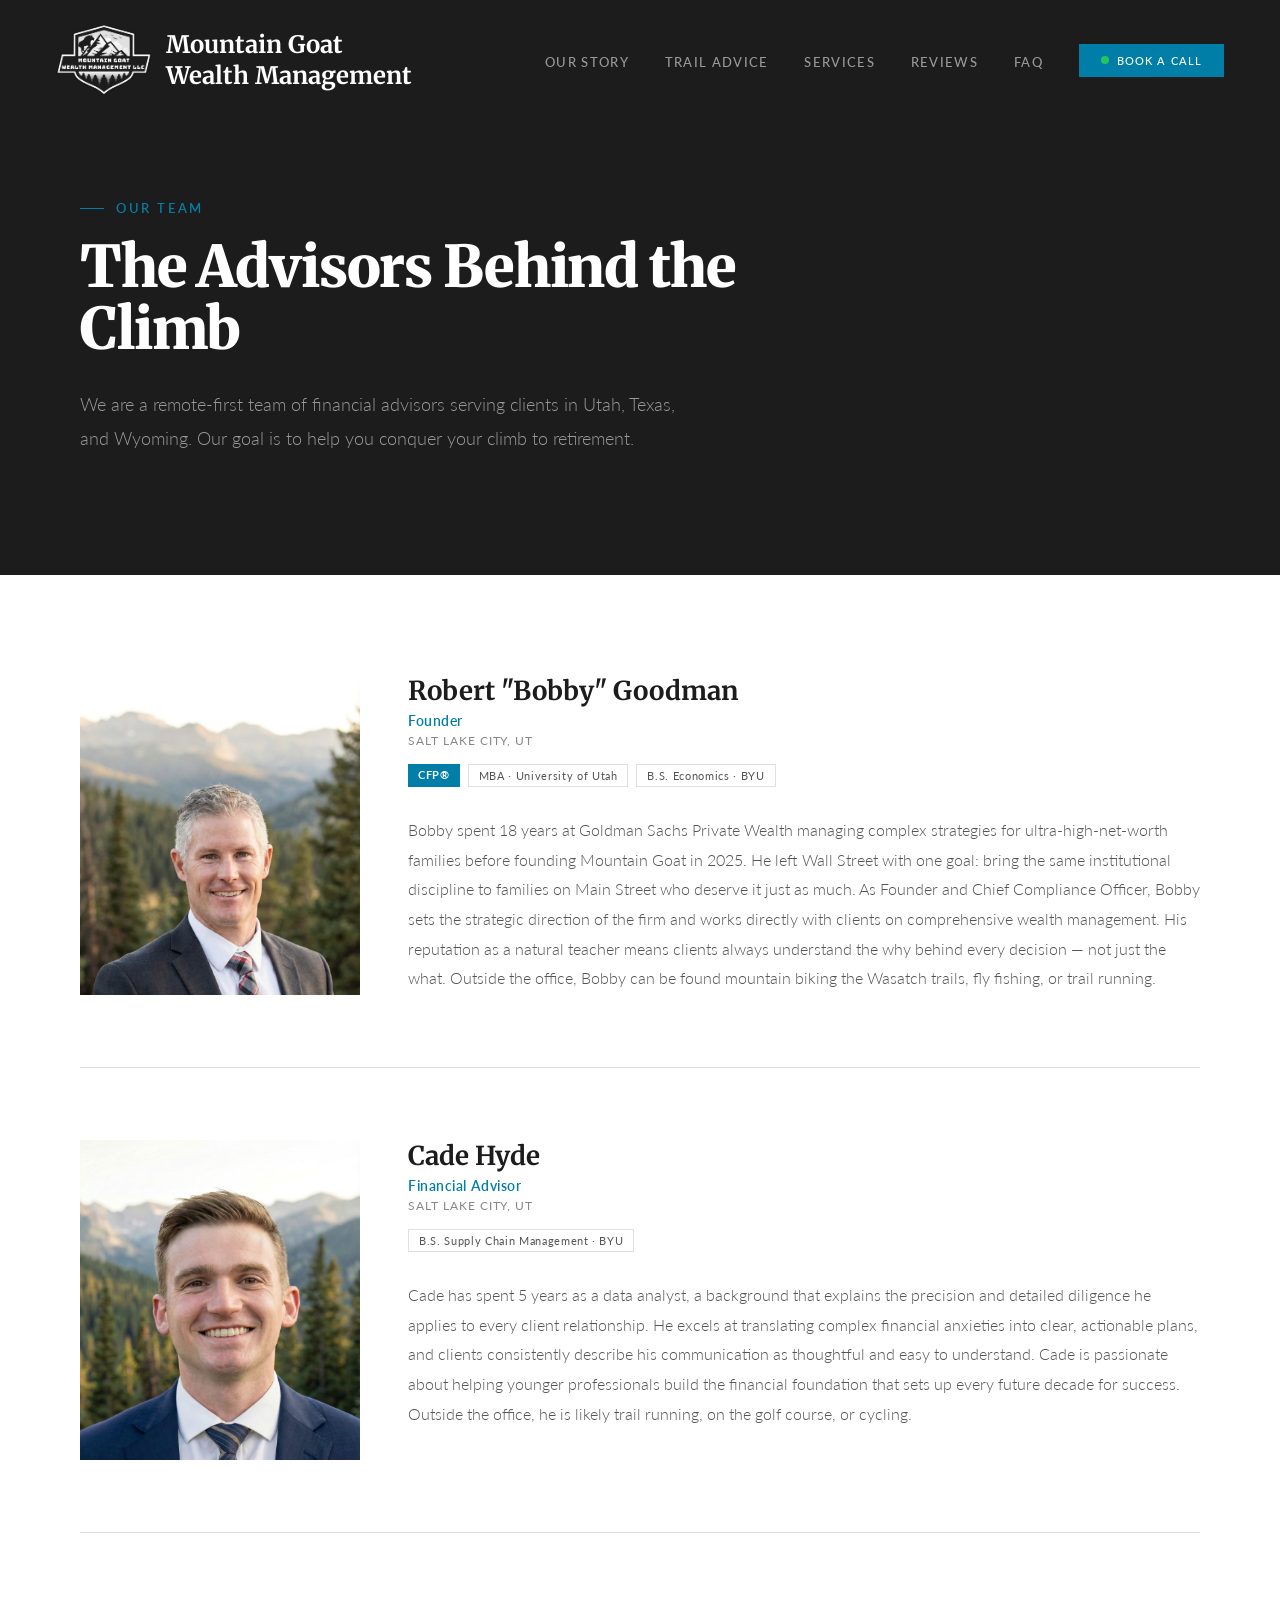
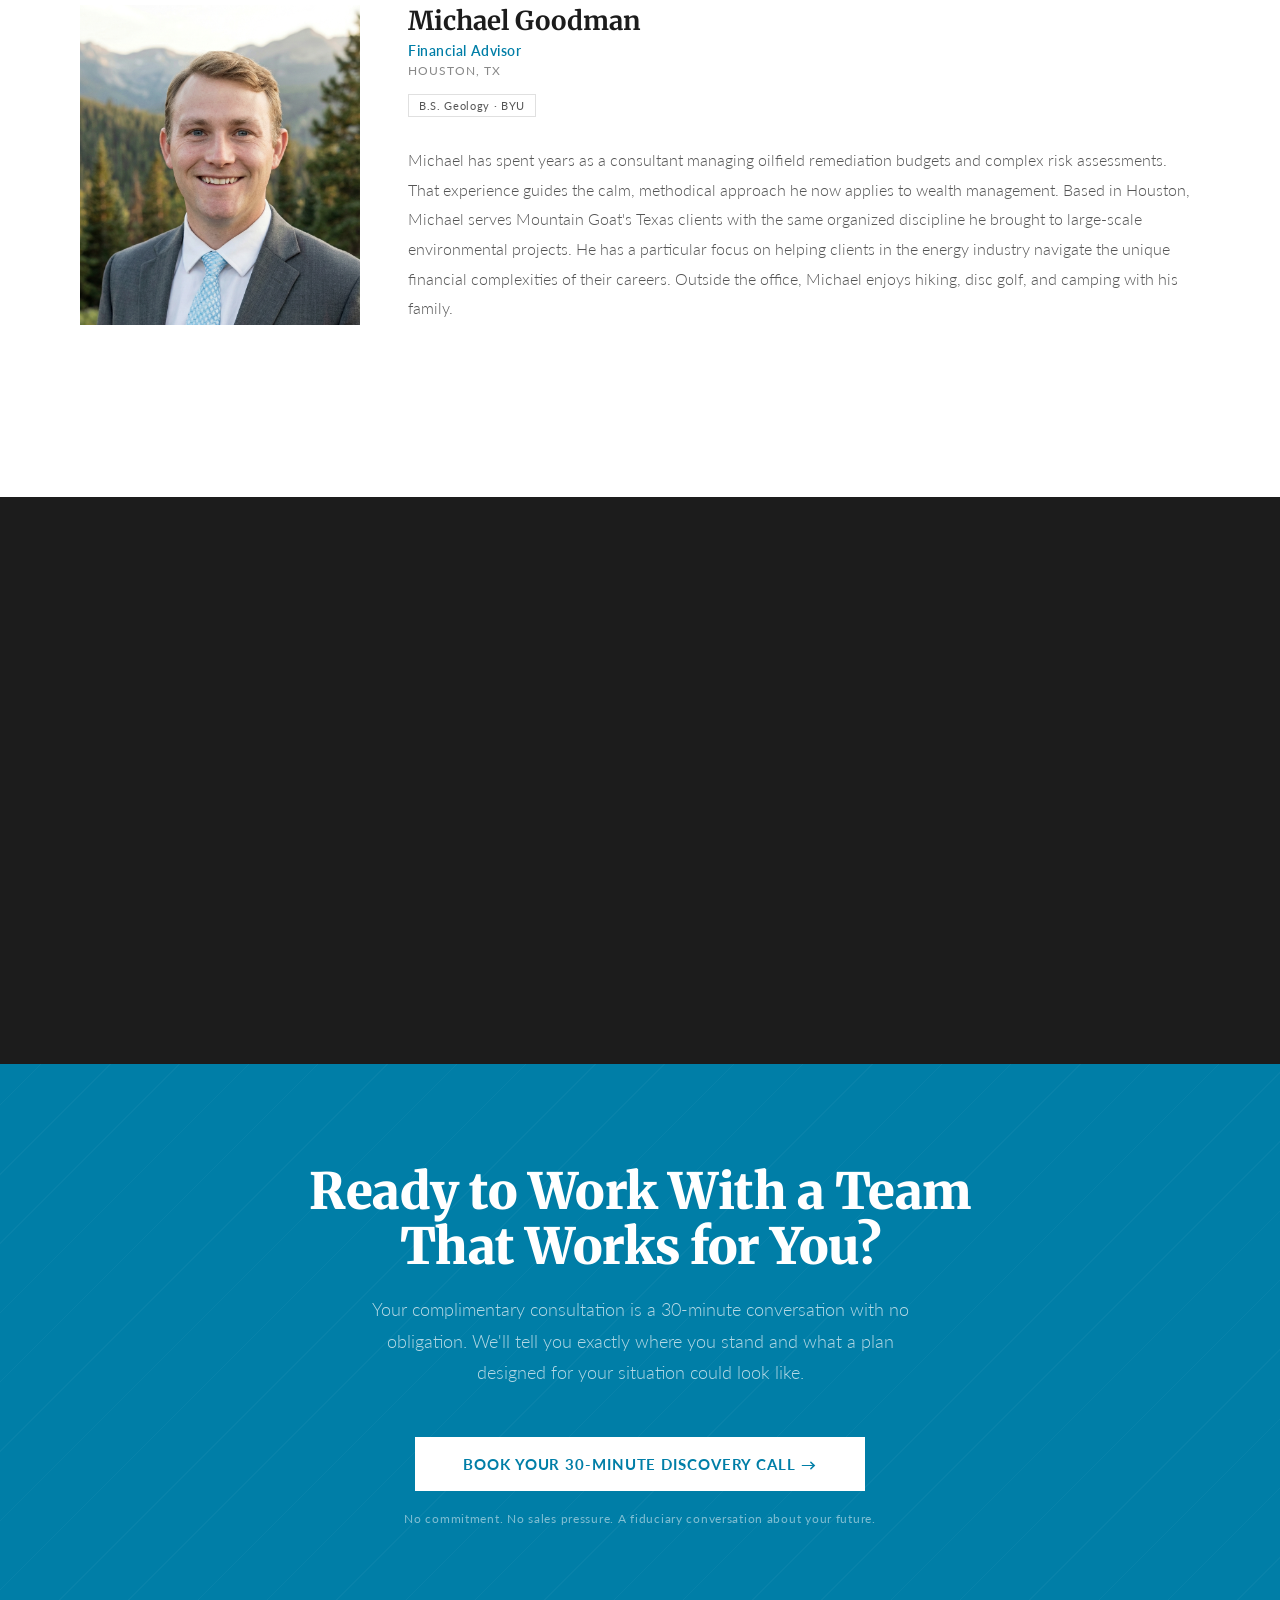
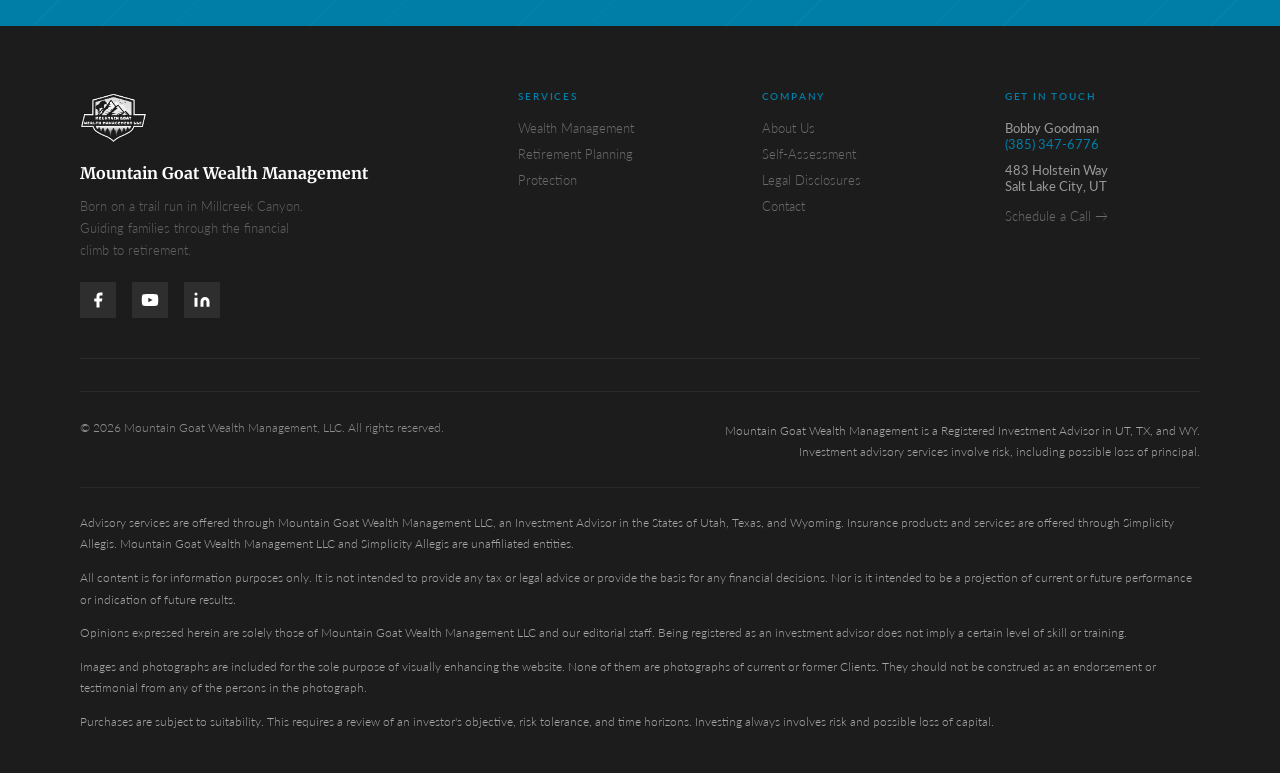
==== about.html @ 176f624d "aligning footers" ====
<!DOCTYPE html>
<html lang="en">
<head>
<meta charset="UTF-8">
<meta name="viewport" content="width=device-width, initial-scale=1.0">
<title>Our Team | Mountain Goat Wealth Management</title>
<link rel="preconnect" href="https://fonts.googleapis.com">
<link href="https://fonts.googleapis.com/css2?family=Merriweather:wght@700&family=Lato:wght@300;400;600&display=swap" rel="stylesheet">
<style>
  *, *::before, *::after { box-sizing: border-box; margin: 0; padding: 0; }

  :root {
    --black:    #1c1c1c;
    --white:    #ffffff;
    --granite:  #b0bec5;
    --blue:     #007ea7;
    --blue-dk:  #005f7d;
    --blue-lt:  #2da0c4;
    --mist:     #e6f4f9;
    --bedrock:  #998b7d;
    --off-white:#f8f8f8;
    --gray-lt:  #f2f2f2;
    --gray-mid: #e0e0e0;
    --ink-mid:  #555555;
    --ink-lt:   #888888;
  }

  html { scroll-behavior: smooth; }
  body {
    font-family: 'Lato', sans-serif;
    background: var(--white);
    color: var(--black);
    overflow-x: hidden;
  }

  /* ── NAV ── */
  nav {
    position: fixed; top: 0; left: 0; right: 0; z-index: 100;
    display: flex; align-items: center; justify-content: space-between;
    padding: 20px 56px;
    background: var(--black);
    transition: padding 0.3s ease;
  }
  .nav-logo {
    display: flex; align-items: center; gap: 14px;
    text-decoration: none;
  }
  .nav-links { display: flex; gap: 36px; list-style: none; align-items: center; }
  .nav-links a {
    color: rgba(255,255,255,0.55);
    text-decoration: none;
    font-size: 13px; font-weight: 500;
    letter-spacing: 0.1em; text-transform: uppercase;
    transition: color 0.2s;
  }
  .nav-links a:hover { color: var(--white); }
  .nav-links a.active { color: var(--white); }
  .nav-cta {
    background: var(--blue) !important;
    color: var(--white) !important;
    padding: 10px 22px;
    font-size: 13px !important;
    letter-spacing: 0.08em !important;
    transition: background 0.2s !important;
  }
  .nav-cta:hover { background: var(--blue-dk) !important; }
  .nav-book {
    display: flex; align-items: center;
    background: var(--blue); color: #fff !important;
    padding: 10px 22px; font-size: 11px !important;
    text-transform: uppercase; letter-spacing: 0.1em;
    text-decoration: none; transition: background 0.2s !important;
  }
  .nav-book:hover { background: var(--blue-dk) !important; color: #fff !important; }
  .pulse-dot {
    display: inline-block; width: 8px; height: 8px;
    border-radius: 50%; background: #22c55e;
    margin-right: 8px; animation: pulse 2s infinite; flex-shrink: 0;
  }
  @keyframes pulse {
    0%, 100% { opacity: 1; transform: scale(1); }
    50% { opacity: 0.5; transform: scale(1.4); }
  }

  /* ── BUTTONS ── */
  .btn-blue {
    background: var(--blue); color: var(--white);
    padding: 17px 36px; text-decoration: none;
    font-weight: 600; font-size: 15px;
    letter-spacing: 0.06em; text-transform: uppercase;
    transition: background 0.2s, transform 0.15s;
    display: inline-block;
  }
  .btn-blue:hover { background: var(--blue-dk); transform: translateY(-1px); }
  .btn-white {
    background: var(--white); color: var(--blue);
    padding: 18px 48px; text-decoration: none;
    font-weight: 700; font-size: 15px;
    letter-spacing: 0.06em; text-transform: uppercase;
    transition: background 0.2s, transform 0.15s;
    display: inline-block; position: relative; z-index: 1;
  }
  .btn-white:hover { background: var(--mist); transform: translateY(-2px); }

  /* ── TYPOGRAPHY ── */
  h2 {
    font-family: 'Merriweather', serif;
    font-size: clamp(36px, 3.2vw, 44px);
    font-weight: 900; line-height: 1.1;
    color: var(--black); margin-bottom: 24px;
    letter-spacing: -0.01em;
  }
  h3 {
    font-size: clamp(26px, 2.2vw, 34px);
    font-weight: 700; line-height: 1.25;
  }
  .section-eyebrow {
    display: flex; align-items: center; gap: 12px;
    font-size: 13px; font-weight: 600; letter-spacing: 0.2em;
    text-transform: uppercase; color: var(--blue); margin-bottom: 20px;
  }
  .section-eyebrow span { display: block; width: 24px; height: 1px; background: var(--blue); }
  .body-text {
    font-size: 18px; line-height: 1.9;
    color: var(--ink-mid); font-weight: 300;
    margin-bottom: 20px;
  }
  .cta-sub {
    margin-top: 20px; font-size: 12px; color: rgba(255,255,255,0.5);
    position: relative; z-index: 1; letter-spacing: 0.06em;
  }

  /* ── HAMBURGER ── */
  .hamburger {
    display: none;
    flex-direction: column; justify-content: center; align-items: center;
    gap: 5px; width: 40px; height: 40px;
    background: none; border: none; cursor: pointer; padding: 4px; flex-shrink: 0;
  }
  .hamburger span {
    display: block; width: 24px; height: 2px;
    background: var(--white);
    transition: transform 0.3s ease, opacity 0.3s ease;
  }
  .hamburger.open span:nth-child(1) { transform: translateY(7px) rotate(45deg); }
  .hamburger.open span:nth-child(2) { opacity: 0; }
  .hamburger.open span:nth-child(3) { transform: translateY(-7px) rotate(-45deg); }

  /* ── PAGE HERO ── */
  #page-hero {
    background: var(--black);
    padding: 200px 80px 120px;
  }
  .page-hero-inner { max-width: 760px; }
  #page-hero .section-eyebrow { color: var(--blue); }
  #page-hero .section-eyebrow span { background: var(--blue); }
  #page-hero h1 {
    font-family: 'Merriweather', serif;
    font-size: clamp(40px, 4.5vw, 60px);
    font-weight: 900; line-height: 1.08;
    color: var(--white);
    letter-spacing: -0.02em;
    margin-bottom: 28px;
  }
  .page-hero-sub {
    font-size: 18px; line-height: 1.85;
    color: rgba(255,255,255,0.55);
    max-width: 620px; font-weight: 300;
  }

  /* ── ADVISOR BIOS ── */
  #bios {
    background: var(--white);
    padding: 100px 80px;
  }
  .bio-row {
    display: grid; grid-template-columns: 280px 1fr;
    gap: 48px; align-items: start;
    padding: 72px 0;
    border-top: 1px solid var(--gray-mid);
  }
  .bio-row:first-child { border-top: none; padding-top: 0; }
  .bio-photo {
    width: 280px; height: 320px;
    object-fit: cover; object-position: center top;
    display: block;
    filter: grayscale(10%) contrast(1.03);
    transition: filter 0.4s ease;
  }
  .bio-photo:hover { filter: grayscale(0%) contrast(1); }
  .bio-name {
    font-family: 'Merriweather', serif;
    font-size: 26px; font-weight: 700;
    color: var(--black); margin-bottom: 6px; line-height: 1.2;
  }
  .bio-title {
    font-size: 14px; font-weight: 600;
    color: var(--blue); letter-spacing: 0.04em;
    margin-bottom: 4px;
  }
  .bio-location {
    font-size: 12px; color: var(--ink-lt);
    text-transform: uppercase; letter-spacing: 0.08em;
    margin-bottom: 16px;
  }
  .bio-credentials {
    display: flex; flex-wrap: wrap; gap: 8px;
    margin-bottom: 28px;
  }
  .bio-cred {
    font-size: 11px; font-weight: 700;
    color: var(--white); background: var(--blue);
    padding: 4px 10px; letter-spacing: 0.06em;
  }
  .bio-cred.secondary {
    background: transparent;
    color: var(--ink-mid);
    border: 1px solid var(--gray-mid);
    font-weight: 400;
  }
  .bio-text {
    font-size: 16px; line-height: 1.85;
    color: var(--ink-mid); font-weight: 300;
  }

  /* ── FIDUCIARY ── */
  #fiduciary {
    background: var(--black);
    padding: 100px 80px;
  }
  #fiduciary .section-eyebrow { color: var(--blue); }
  #fiduciary .section-eyebrow span { background: var(--blue); }
  #fiduciary h2 { color: var(--white); max-width: 680px; margin-bottom: 64px; }
  .fid-grid {
    display: grid; grid-template-columns: repeat(3,1fr);
    gap: 48px;
  }
  .fid-col {
    border-top: 2px solid var(--blue);
    padding-top: 28px;
  }
  .fid-col h4 {
    font-family: 'Merriweather', serif;
    font-size: 17px; font-weight: 700;
    color: var(--white); margin-bottom: 16px; line-height: 1.35;
  }
  .fid-col p {
    font-size: 15px; line-height: 1.8;
    color: rgba(255,255,255,0.5); font-weight: 300;
  }

  /* ── ABOUT CTA ── */
  #about-cta {
    background: var(--blue); padding: 100px 80px;
    text-align: center; position: relative; overflow: hidden;
  }
  #about-cta::before {
    content: ''; position: absolute; inset: 0;
    background-image: repeating-linear-gradient(
      -45deg, transparent, transparent 48px,
      rgba(255,255,255,0.03) 48px, rgba(255,255,255,0.03) 49px
    );
  }
  #about-cta h2 {
    color: var(--white); max-width: 680px;
    margin: 0 auto 20px; font-size: clamp(32px,4vw,50px);
  }
  .about-cta-lead {
    font-size: 18px; color: rgba(255,255,255,0.7);
    max-width: 560px; margin: 0 auto 48px;
    font-weight: 300; line-height: 1.75;
    position: relative; z-index: 1;
  }

  /* ── FOOTER ── */
  footer { background: var(--black); padding: 64px 80px 40px; }
  .footer-top {
    display: grid; grid-template-columns: 2fr 1fr 1fr 1fr;
    gap: 48px; padding-bottom: 40px; margin-bottom: 32px;
    border-bottom: 1px solid rgba(255,255,255,0.07);
  }
  .footer-brand img { height: 56px; width: auto; margin-bottom: 14px; }
  .footer-brand-name {
    font-family: 'Merriweather', serif;
    font-size: 16px; font-weight: 700; color: var(--white); line-height: 1.3;
    margin-bottom: 12px;
  }
  .footer-tagline { font-family: 'Lato', sans-serif; font-weight: 300; color: rgba(255,255,255,0.3); font-size: 13px; line-height: 1.7; max-width: 240px; }
  .footer-col h5 {
    font-family: 'Lato', sans-serif; font-weight: 600;
    font-size: 10px; letter-spacing: 0.18em; text-transform: uppercase;
    color: var(--blue); margin-bottom: 18px;
  }
  .footer-col a {
    display: block; font-family: 'Lato', sans-serif; font-weight: 300;
    color: rgba(255,255,255,0.35); text-decoration: none;
    font-size: 13px; margin-bottom: 10px; transition: color 0.2s;
  }
  .footer-col a:hover { color: var(--white); }
  .footer-bottom { display: flex; justify-content: space-between; align-items: flex-start; gap: 40px; padding-top: 28px; border-top: 1px solid rgba(255,255,255,0.06); }
  .footer-copy { font-family: 'Lato', sans-serif; font-weight: 300; font-size: 12px; color: rgba(255,255,255,0.5); }
  .footer-ria { font-family: 'Lato', sans-serif; font-weight: 300; font-size: 12px; color: rgba(255,255,255,0.6); max-width: 500px; line-height: 1.8; text-align: right; }
  .footer-compliance {
    margin-top: 24px; padding-top: 24px;
    border-top: 1px solid rgba(255,255,255,0.05);
  }
  .footer-compliance p { font-family: 'Lato', sans-serif; font-weight: 300; color: rgba(255,255,255,0.6); font-size: 12px; line-height: 1.8; margin-bottom: 12px; }
  .footer-compliance p:last-child { margin-bottom: 0; }

  /* ── SCROLL REVEAL ── */
  .reveal { opacity: 0; transform: translateY(24px); transition: opacity 0.65s ease, transform 0.65s ease; }
  .reveal.in { opacity: 1; transform: none; }
  .d1 { transition-delay: 0.1s; }
  .d2 { transition-delay: 0.2s; }
  .d3 { transition-delay: 0.3s; }
  .d4 { transition-delay: 0.4s; }

  /* ── MOBILE ── */
  @media (max-width: 768px) {
    nav { padding: 16px 24px !important; }
    .nav-links {
      display: none;
      position: fixed; top: 72px; left: 0; right: 0;
      background: var(--black);
      flex-direction: column; gap: 0;
      border-top: 1px solid rgba(255,255,255,0.08);
      z-index: 99; list-style: none;
    }
    .nav-links.open { display: flex; }
    .nav-links li { border-bottom: 1px solid rgba(255,255,255,0.06); }
    .nav-links a {
      display: block; padding: 16px 24px;
      font-size: 13px; letter-spacing: 0.08em;
    }
    .nav-cta {
      margin: 12px 24px 20px !important;
      text-align: center; display: block;
      padding: 14px 22px !important;
    }
    .hamburger { display: flex; }

    #page-hero { padding: 140px 24px 80px; }
    .page-hero-sub { font-size: 15px; }

    #bios { padding: 64px 24px; }
    .bio-row { grid-template-columns: 1fr; gap: 32px; padding: 56px 0; }
    .bio-photo { width: 100%; height: 240px; }

    #fiduciary { padding: 80px 24px; }
    .fid-grid { grid-template-columns: 1fr; gap: 40px; }

    #about-cta { padding: 80px 24px; }
    #about-cta h2 { font-size: clamp(28px, 7vw, 42px); }
    .about-cta-lead { font-size: 15px; margin-bottom: 36px; }

    footer { padding: 48px 24px 32px; }
    .footer-top { grid-template-columns: 1fr 1fr; gap: 36px; }
    .footer-brand { grid-column: 1 / -1; }
    .footer-bottom { flex-direction: column; gap: 12px; }
    .footer-ria { text-align: left; max-width: 100%; }
  }

  @media (max-width: 520px) {
    .footer-top { grid-template-columns: 1fr; }
    .btn-white { padding: 16px 32px; font-size: 13px; }
  }
</style>
</head>
<body>

<!-- NAV -->
<nav id="mainnav">
  <a href="index.html" class="nav-logo">
    <img src="assets/images/logo-badge.svg" alt="Mountain Goat Wealth Management" style="height:80px;width:auto;">
    <div style="display:flex;flex-direction:column;justify-content:center;font-family:'Merriweather',serif;font-size:24px;font-weight:700;color:#fff;line-height:1.3;">
      <span>Mountain Goat</span>
      <span>Wealth Management</span>
    </div>
  </a>
  <button class="hamburger" id="hamburger" aria-label="Toggle menu" aria-expanded="false">
    <span></span><span></span><span></span>
  </button>
  <ul class="nav-links" id="navlinks">
    <li><a href="index.html#story">Our Story</a></li>
    <li><a href="index.html#trail-advice">Trail Advice</a></li>
    <li><a href="index.html#how-it-works">Services</a></li>
    <li><a href="index.html#testimonials">Reviews</a></li>
    <li><a href="index.html#faq">FAQ</a></li>
    <li><a href="index.html#cta" class="nav-book"><span class="pulse-dot"></span>Book a Call</a></li>
  </ul>
</nav>

<!-- PAGE HERO -->
<section id="page-hero">
  <div class="page-hero-inner">
    <div class="section-eyebrow reveal"><span></span>Our Team</div>
    <h1 class="reveal d1">The Advisors Behind the Climb</h1>
    <p class="page-hero-sub reveal d2">We are a remote-first team of financial advisors serving clients in Utah, Texas, and Wyoming. Our goal is to help you conquer your climb to retirement.</p>
  </div>
</section>

<!-- ADVISOR BIOS -->
<section id="bios">

  <!-- Bobby -->
  <div class="bio-row">
    <div class="reveal">
      <img class="bio-photo" src="assets/images/headshot-bobby.png" alt="Robert Bobby Goodman">
    </div>
    <div>
      <div class="bio-name reveal">Robert "Bobby" Goodman</div>
      <div class="bio-title reveal">Founder</div>
      <div class="bio-location reveal">Salt Lake City, UT</div>
      <div class="bio-credentials reveal d1">
        <span class="bio-cred">CFP®</span>
        <span class="bio-cred secondary">MBA · University of Utah</span>
        <span class="bio-cred secondary">B.S. Economics · BYU</span>
      </div>
      <p class="bio-text reveal d2">Bobby spent 18 years at Goldman Sachs Private Wealth managing complex strategies for ultra-high-net-worth families before founding Mountain Goat in 2025. He left Wall Street with one goal: bring the same institutional discipline to families on Main Street who deserve it just as much. As Founder and Chief Compliance Officer, Bobby sets the strategic direction of the firm and works directly with clients on comprehensive wealth management. His reputation as a natural teacher means clients always understand the why behind every decision — not just the what. Outside the office, Bobby can be found mountain biking the Wasatch trails, fly fishing, or trail running.</p>
    </div>
  </div>

  <!-- Cade -->
  <div class="bio-row">
    <div class="reveal">
      <img class="bio-photo" src="assets/images/headshot-cade.png" alt="Cade Hyde">
    </div>
    <div>
      <div class="bio-name reveal">Cade Hyde</div>
      <div class="bio-title reveal">Financial Advisor</div>
      <div class="bio-location reveal">Salt Lake City, UT</div>
      <div class="bio-credentials reveal d1">
        <span class="bio-cred secondary">B.S. Supply Chain Management · BYU</span>
      </div>
      <p class="bio-text reveal d2">Cade has spent 5 years as a data analyst, a background that explains the precision and detailed diligence he applies to every client relationship. He excels at translating complex financial anxieties into clear, actionable plans, and clients consistently describe his communication as thoughtful and easy to understand. Cade is passionate about helping younger professionals build the financial foundation that sets up every future decade for success. Outside the office, he is likely trail running, on the golf course, or cycling.</p>
    </div>
  </div>

  <!-- Michael -->
  <div class="bio-row">
    <div class="reveal">
      <img class="bio-photo" src="assets/images/headshot-michael.png" alt="Michael Goodman">
    </div>
    <div>
      <div class="bio-name reveal">Michael Goodman</div>
      <div class="bio-title reveal">Financial Advisor</div>
      <div class="bio-location reveal">Houston, TX</div>
      <div class="bio-credentials reveal d1">
        <span class="bio-cred secondary">B.S. Geology · BYU</span>
      </div>
      <p class="bio-text reveal d2">Michael has spent years as a consultant managing oilfield remediation budgets and complex risk assessments. That experience guides the calm, methodical approach he now applies to wealth management. Based in Houston, Michael serves Mountain Goat's Texas clients with the same organized discipline he brought to large-scale environmental projects. He has a particular focus on helping clients in the energy industry navigate the unique financial complexities of their careers. Outside the office, Michael enjoys hiking, disc golf, and camping with his family.</p>
    </div>
  </div>

</section>

<!-- WHY FIDUCIARY -->
<section id="fiduciary">
  <div class="section-eyebrow reveal"><span></span>Why It Matters</div>
  <h2 class="reveal d1">What It Means to Have a Fiduciary in Your Corner</h2>
  <div class="fid-grid">
    <div class="fid-col reveal d1">
      <h4>We Put You First</h4>
      <p>A fiduciary is legally obligated to act in your best interest at all times, and not just ethically encouraged to. This is a binding standard, not a marketing claim.</p>
    </div>
    <div class="fid-col reveal d2">
      <h4>No Hidden Conflicts of Interest</h4>
      <p>We do not recommend a product because it pays us a higher commission. Every recommendation we make will genuinely serve your financial plan and your goals.</p>
    </div>
    <div class="fid-col reveal d3">
      <h4>Transparent, Candid Communication</h4>
      <p>You will always know exactly what we recommend, why we recommend it, and what it costs. No jargon, no fine print, no surprises.</p>
    </div>
  </div>
</section>

<!-- CTA -->
<section id="about-cta">
  <h2 class="reveal">Ready to Work With a Team That Works for You?</h2>
  <p class="about-cta-lead reveal d1">Your complimentary consultation is a 30-minute conversation with no obligation. We'll tell you exactly where you stand and what a plan designed for your situation could look like.</p>
  <a href="#" class="btn-white reveal d2">Book Your 30-Minute Discovery Call →</a>
  <p class="cta-sub reveal d3">No commitment. No sales pressure. A fiduciary conversation about your future.</p>
</section>

<!-- FOOTER -->
<footer>
  <div class="footer-top">
    <div class="footer-brand">
      <img src="assets/images/logo-badge.svg" alt="Mountain Goat Wealth Management" />
      <div class="footer-brand-name">Mountain Goat Wealth Management</div>
      <p class="footer-tagline">Born on a trail run in Millcreek Canyon. Guiding families through the financial climb to retirement.</p>
      <div style="display:flex;gap:16px;margin-top:20px;">
        <a href="#" target="_blank" rel="noopener" style="width:36px;height:36px;background:rgba(255,255,255,0.08);display:flex;align-items:center;justify-content:center;transition:background 0.2s;" onmouseover="this.style.background='rgba(255,255,255,0.18)'" onmouseout="this.style.background='rgba(255,255,255,0.08)'" aria-label="Facebook">
          <svg viewBox="0 0 24 24" width="18" height="18" fill="white"><path d="M18 2h-3a5 5 0 00-5 5v3H7v4h3v8h4v-8h3l1-4h-4V7a1 1 0 011-1h3z"/></svg>
        </a>
        <a href="https://www.youtube.com/@mountaingoatwealth" target="_blank" rel="noopener" style="width:36px;height:36px;background:rgba(255,255,255,0.08);display:flex;align-items:center;justify-content:center;transition:background 0.2s;" onmouseover="this.style.background='rgba(255,255,255,0.18)'" onmouseout="this.style.background='rgba(255,255,255,0.08)'" aria-label="YouTube">
          <svg viewBox="0 0 24 24" width="18" height="18" fill="white"><path d="M22.54 6.42a2.78 2.78 0 00-1.95-1.96C18.88 4 12 4 12 4s-6.88 0-8.59.46a2.78 2.78 0 00-1.95 1.96A29 29 0 001 12a29 29 0 00.46 5.58a2.78 2.78 0 001.95 1.96C5.12 20 12 20 12 20s6.88 0 8.59-.46a2.78 2.78 0 001.95-1.96A29 29 0 0023 12a29 29 0 00-.46-5.58zM9.75 15.02V8.98L15.5 12l-5.75 3.02z"/></svg>
        </a>
        <a href="#" target="_blank" rel="noopener" style="width:36px;height:36px;background:rgba(255,255,255,0.08);display:flex;align-items:center;justify-content:center;transition:background 0.2s;" onmouseover="this.style.background='rgba(255,255,255,0.18)'" onmouseout="this.style.background='rgba(255,255,255,0.08)'" aria-label="LinkedIn">
          <svg viewBox="0 0 24 24" width="18" height="18" fill="white"><path d="M16 8a6 6 0 016 6v7h-4v-7a2 2 0 00-2-2 2 2 0 00-2 2v7h-4v-7a6 6 0 016-6zM2 9h4v12H2z"/><circle cx="4" cy="4" r="2"/></svg>
        </a>
      </div>
    </div>
    <div class="footer-col">
      <h5>Services</h5>
      <a href="index.html#services">Wealth Management</a>
      <a href="index.html#services">Retirement Planning</a>
      <a href="index.html#services">Protection</a>
    </div>
    <div class="footer-col">
      <h5>Company</h5>
      <a href="about.html">About Us</a>
      <a href="index.html#leadmagnet">Self-Assessment</a>
      <a href="legal.html">Legal Disclosures</a>
      <a href="index.html#cta">Contact</a>
    </div>
    <div class="footer-col">
      <h5>Get In Touch</h5>
      <div style="margin-bottom:14px;">
        <span style="font-family:'Lato',sans-serif;font-weight:400;color:rgba(255,255,255,0.55);font-size:13px;display:block;">Bobby Goodman</span>
        <a href="tel:3853476776" style="font-family:'Lato',sans-serif;font-weight:400;font-size:13px;color:#007ea7;text-decoration:none;display:block;">(385) 347-6776</a>
        <span style="font-family:'Lato',sans-serif;font-weight:400;color:rgba(255,255,255,0.55);font-size:13px;display:block;">483 Holstein Way</span>
        <span style="font-family:'Lato',sans-serif;font-weight:400;color:rgba(255,255,255,0.55);font-size:13px;display:block;">Salt Lake City, UT</span>
      </div>
      <a href="index.html#cta">Schedule a Call →</a>
    </div>
  </div>
  <div class="footer-bottom">
    <span class="footer-copy">© 2026 Mountain Goat Wealth Management, LLC. All rights reserved.</span>
    <p class="footer-ria">Mountain Goat Wealth Management is a Registered Investment Advisor in UT, TX, and WY. Investment advisory services involve risk, including possible loss of principal.</p>
  </div>
  <div class="footer-compliance">
    <p>Advisory services are offered through Mountain Goat Wealth Management LLC, an Investment Advisor in the States of Utah, Texas, and Wyoming. Insurance products and services are offered through Simplicity Allegis. Mountain Goat Wealth Management LLC and Simplicity Allegis are unaffiliated entities.</p>
    <p>All content is for information purposes only. It is not intended to provide any tax or legal advice or provide the basis for any financial decisions. Nor is it intended to be a projection of current or future performance or indication of future results.</p>
    <p>Opinions expressed herein are solely those of Mountain Goat Wealth Management LLC and our editorial staff. Being registered as an investment advisor does not imply a certain level of skill or training.</p>
    <p>Images and photographs are included for the sole purpose of visually enhancing the website. None of them are photographs of current or former Clients. They should not be construed as an endorsement or testimonial from any of the persons in the photograph.</p>
    <p>Purchases are subject to suitability. This requires a review of an investor's objective, risk tolerance, and time horizons. Investing always involves risk and possible loss of capital.</p>
  </div>
</footer>

<script>
  const obs = new IntersectionObserver(entries => {
    entries.forEach(e => { if (e.isIntersecting) e.target.classList.add('in'); });
  }, { threshold: 0.1 });
  document.querySelectorAll('.reveal').forEach(el => obs.observe(el));

  const nav = document.getElementById('mainnav');
  window.addEventListener('scroll', () => {
    const mobile = window.innerWidth <= 768;
    const h = mobile ? '12px 24px' : (window.scrollY > 60 ? '14px 56px' : '20px 56px');
    nav.style.padding = h;
  });

  const hamburger = document.getElementById('hamburger');
  const navlinks = document.getElementById('navlinks');
  hamburger.addEventListener('click', () => {
    const open = hamburger.classList.toggle('open');
    navlinks.classList.toggle('open', open);
    hamburger.setAttribute('aria-expanded', open);
    document.body.style.overflow = open ? 'hidden' : '';
  });
  navlinks.querySelectorAll('a').forEach(a => {
    a.addEventListener('click', () => {
      hamburger.classList.remove('open');
      navlinks.classList.remove('open');
      hamburger.setAttribute('aria-expanded', 'false');
      document.body.style.overflow = '';
    });
  });
</script>
</body>
</html>
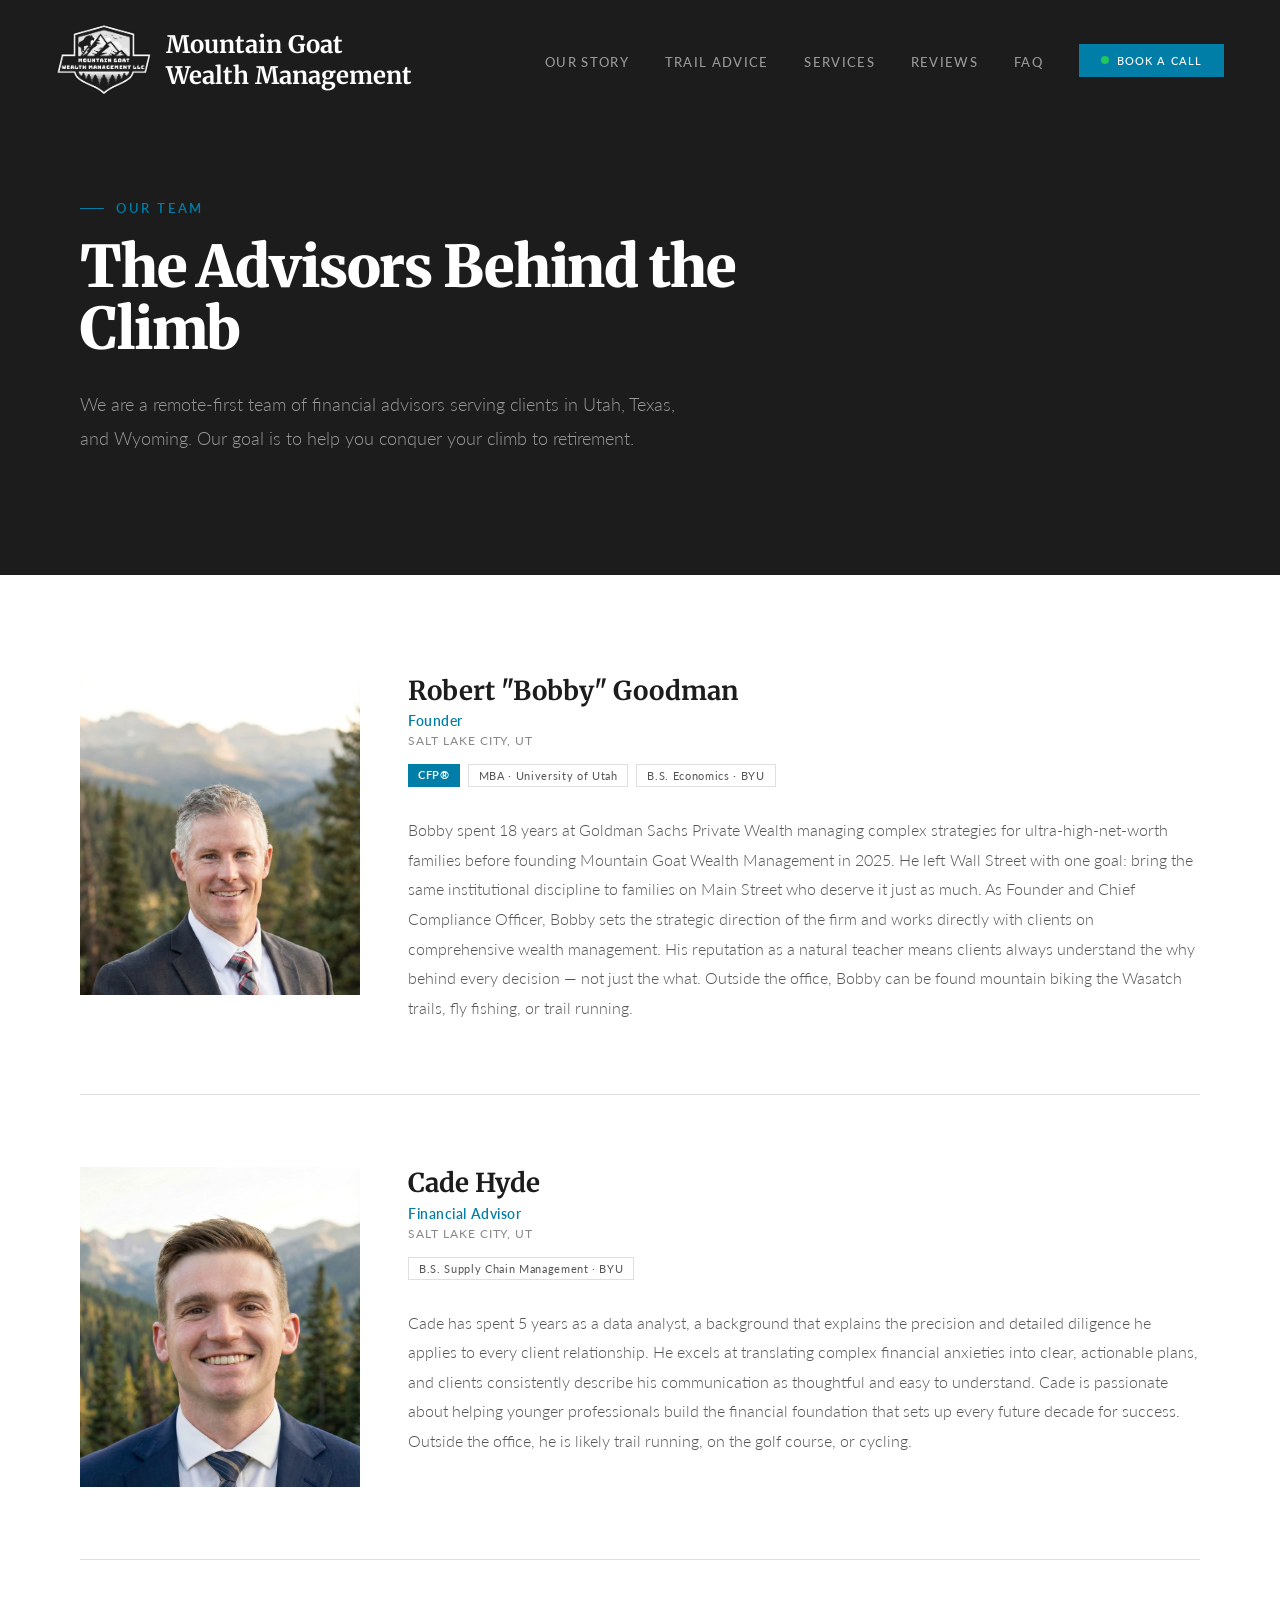
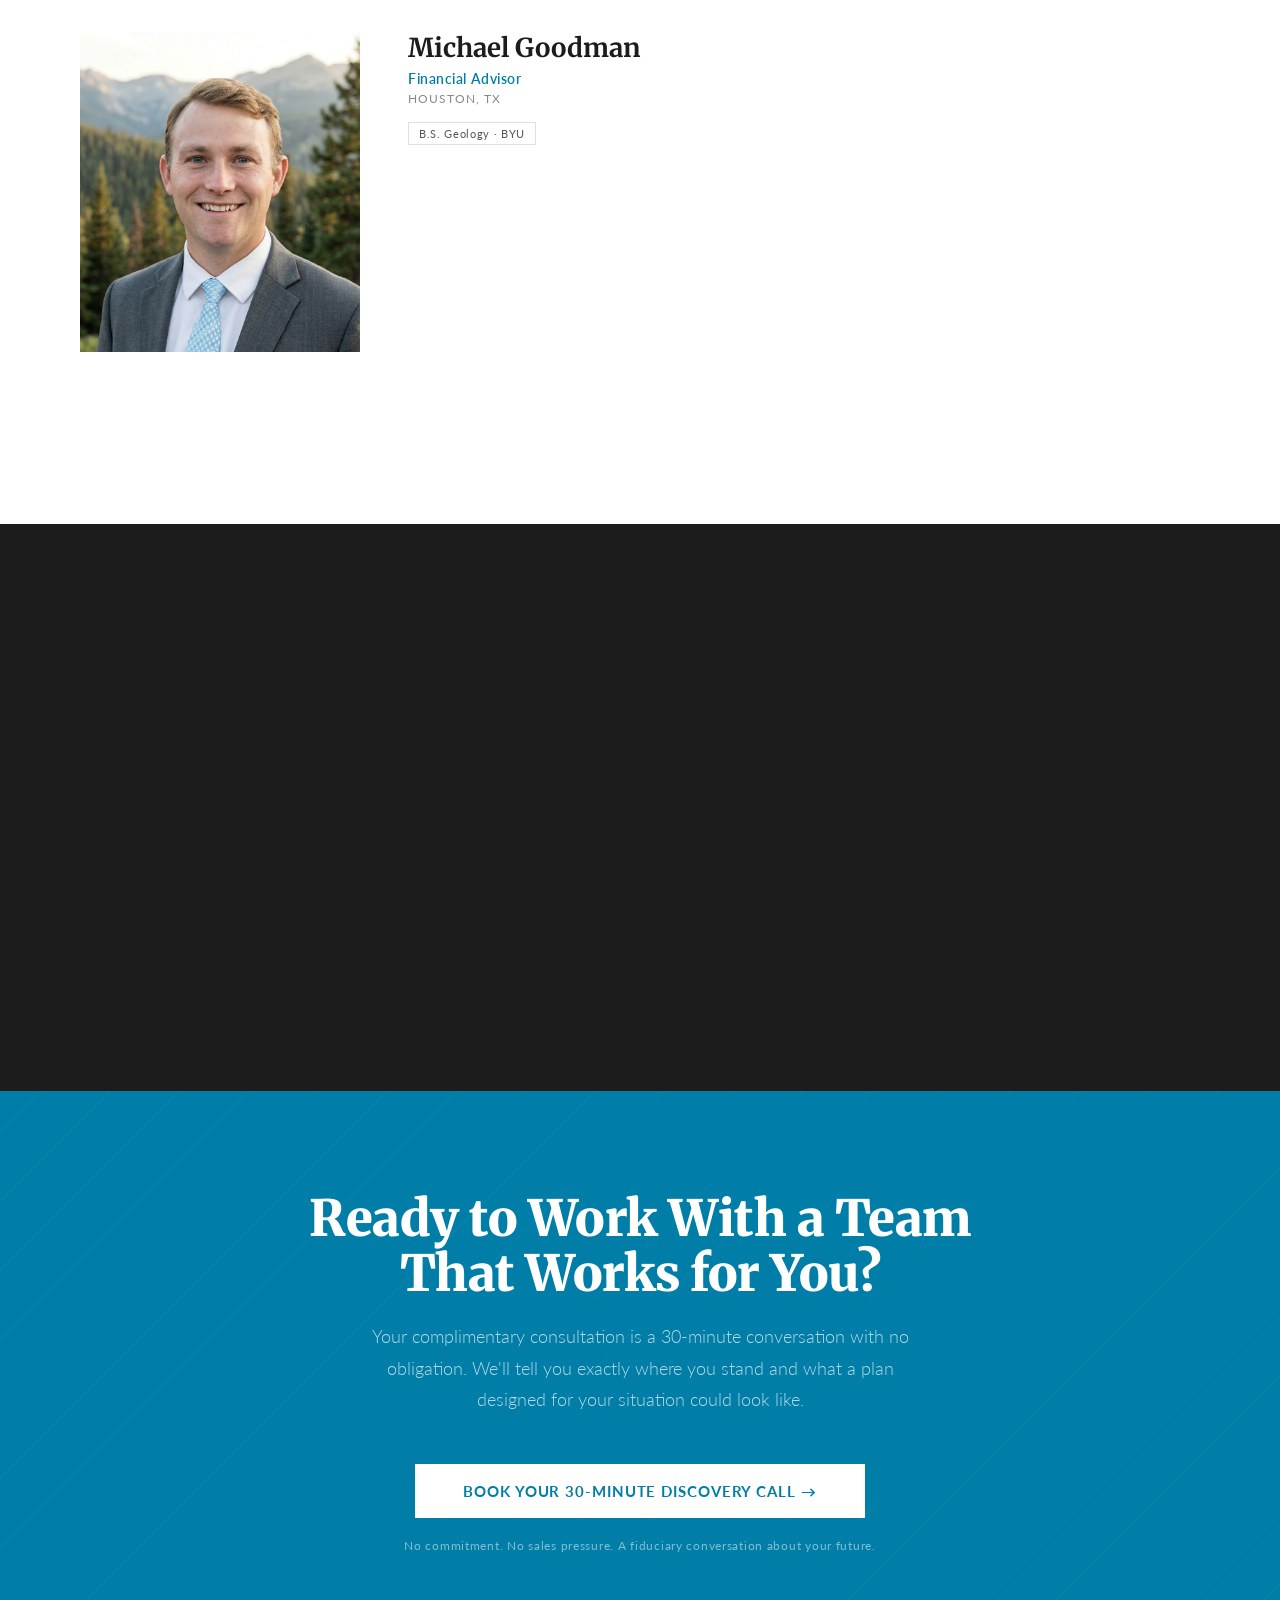
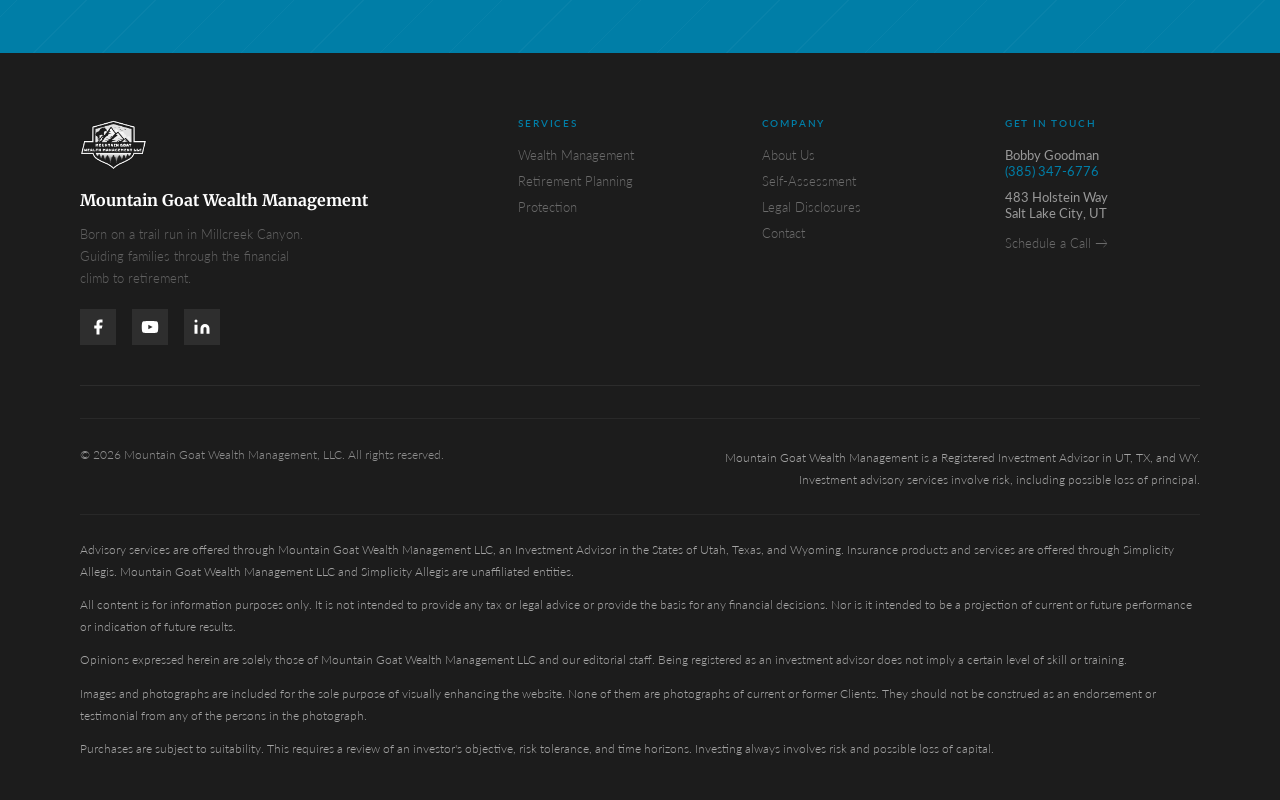
==== commit 20c383db: "updated text according to Bobby's feedback, and made Shorts have audio option Co-authored-by: Copilo" ====
--- a/about.html
+++ b/about.html
@@ -416,7 +416,7 @@
         <span class="bio-cred secondary">MBA · University of Utah</span>
         <span class="bio-cred secondary">B.S. Economics · BYU</span>
       </div>
-      <p class="bio-text reveal d2">Bobby spent 18 years at Goldman Sachs Private Wealth managing complex strategies for ultra-high-net-worth families before founding Mountain Goat in 2025. He left Wall Street with one goal: bring the same institutional discipline to families on Main Street who deserve it just as much. As Founder and Chief Compliance Officer, Bobby sets the strategic direction of the firm and works directly with clients on comprehensive wealth management. His reputation as a natural teacher means clients always understand the why behind every decision — not just the what. Outside the office, Bobby can be found mountain biking the Wasatch trails, fly fishing, or trail running.</p>
+      <p class="bio-text reveal d2">Bobby spent 18 years at Goldman Sachs Private Wealth managing complex strategies for ultra-high-net-worth families before founding Mountain Goat Wealth Management in 2025. He left Wall Street with one goal: bring the same institutional discipline to families on Main Street who deserve it just as much. As Founder and Chief Compliance Officer, Bobby sets the strategic direction of the firm and works directly with clients on comprehensive wealth management. His reputation as a natural teacher means clients always understand the why behind every decision — not just the what. Outside the office, Bobby can be found mountain biking the Wasatch trails, fly fishing, or trail running.</p>
     </div>
   </div>
 
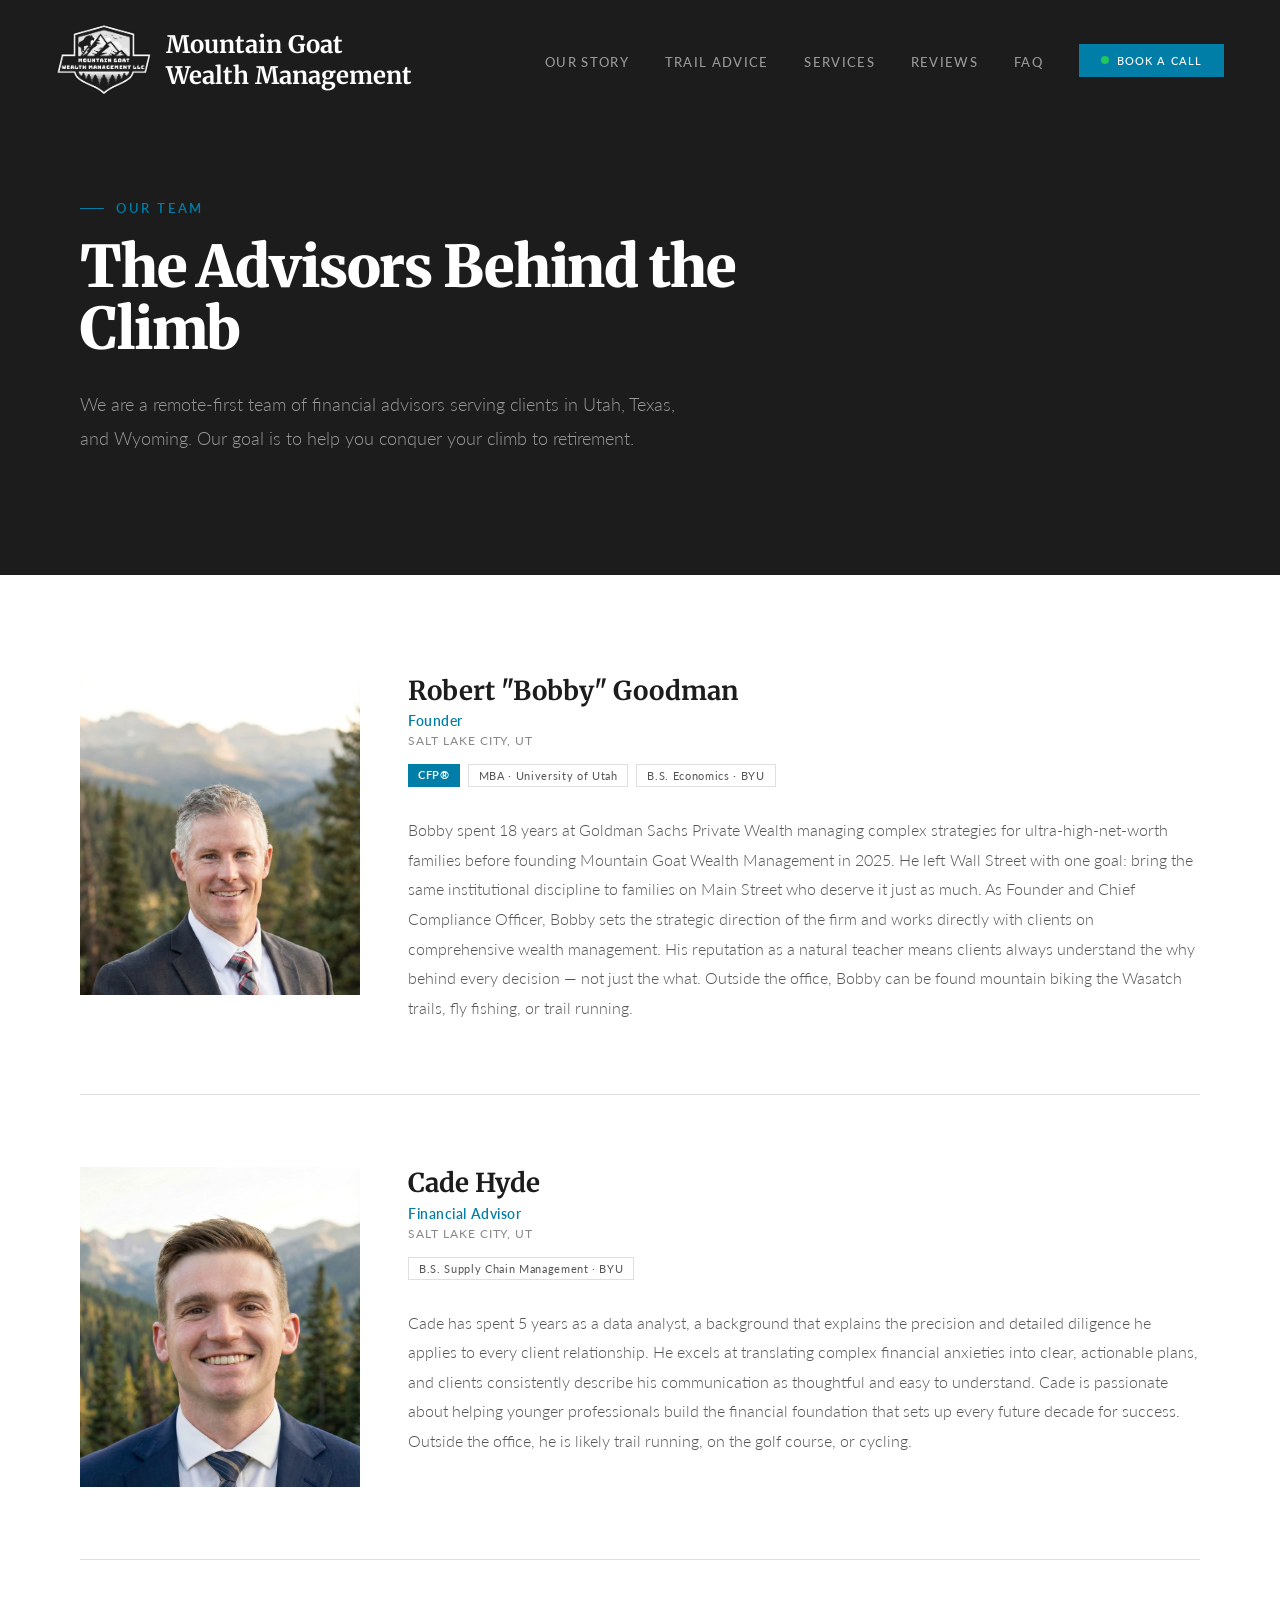
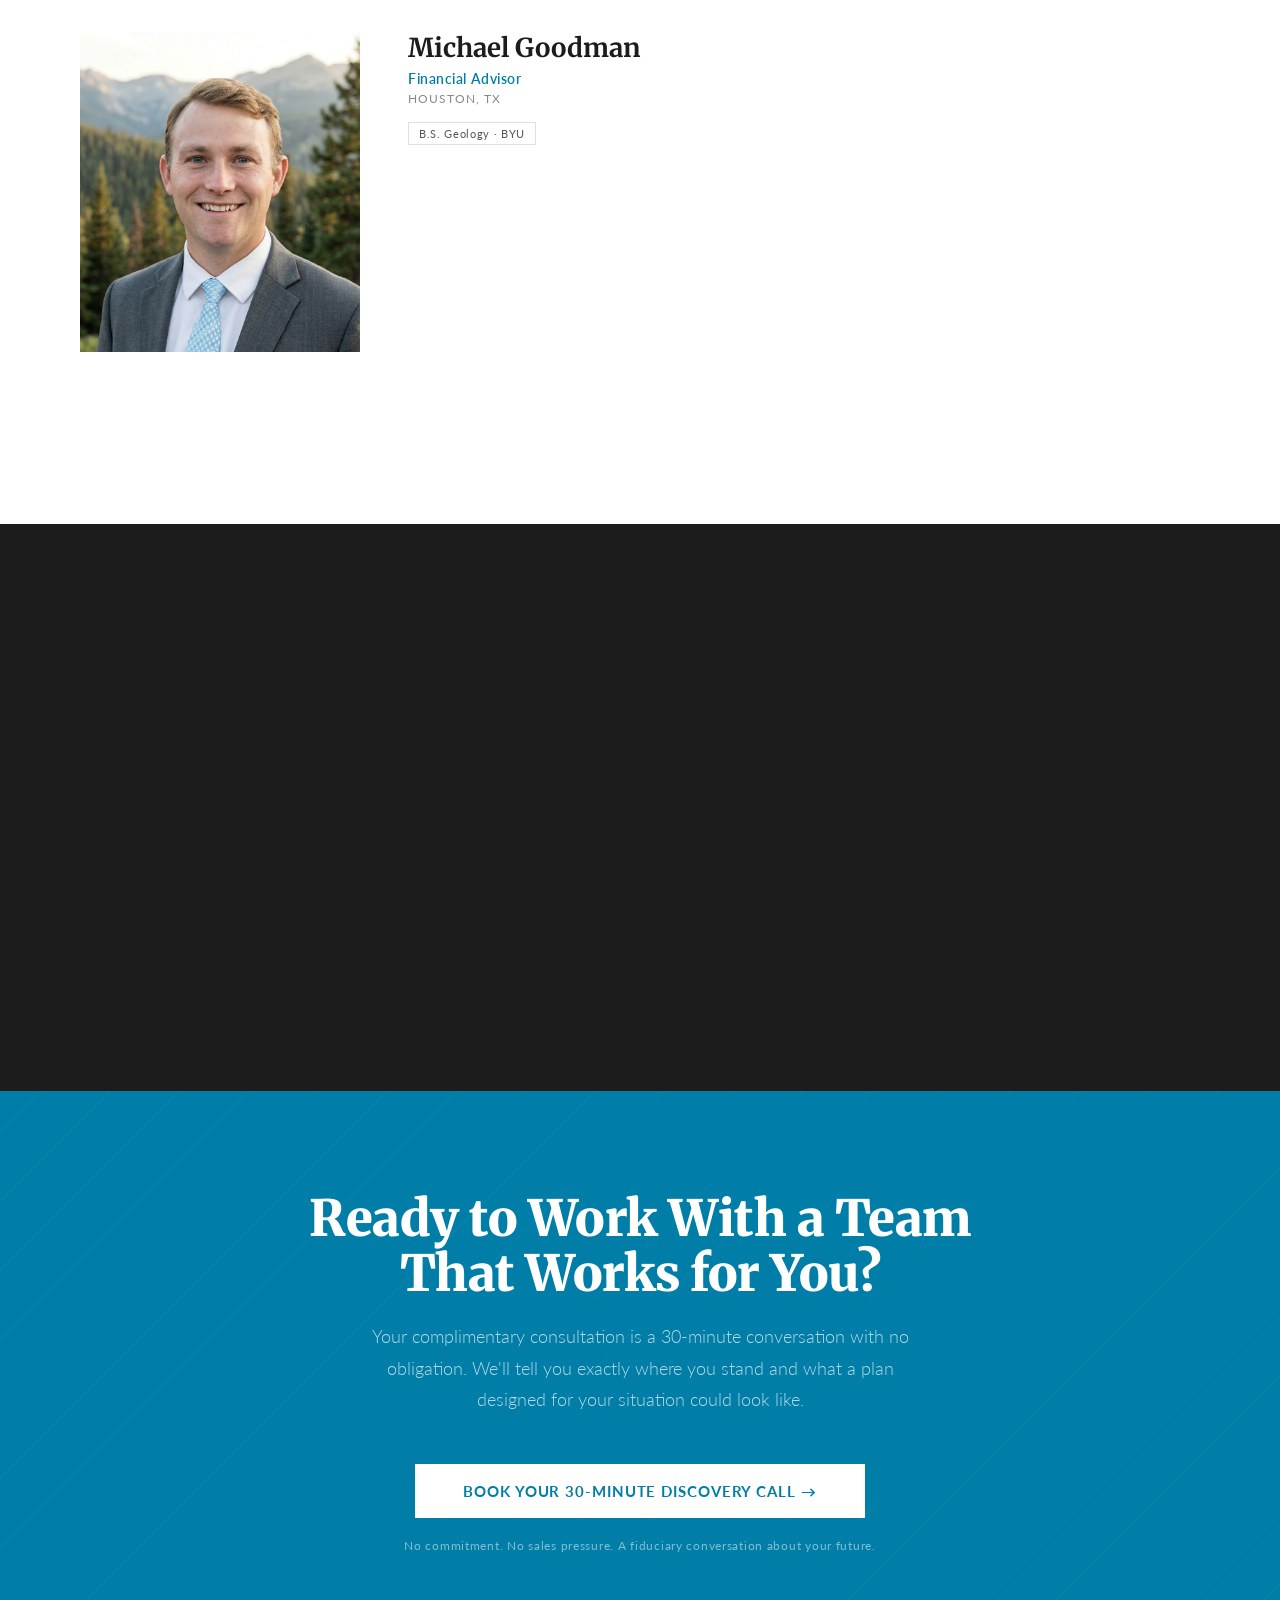
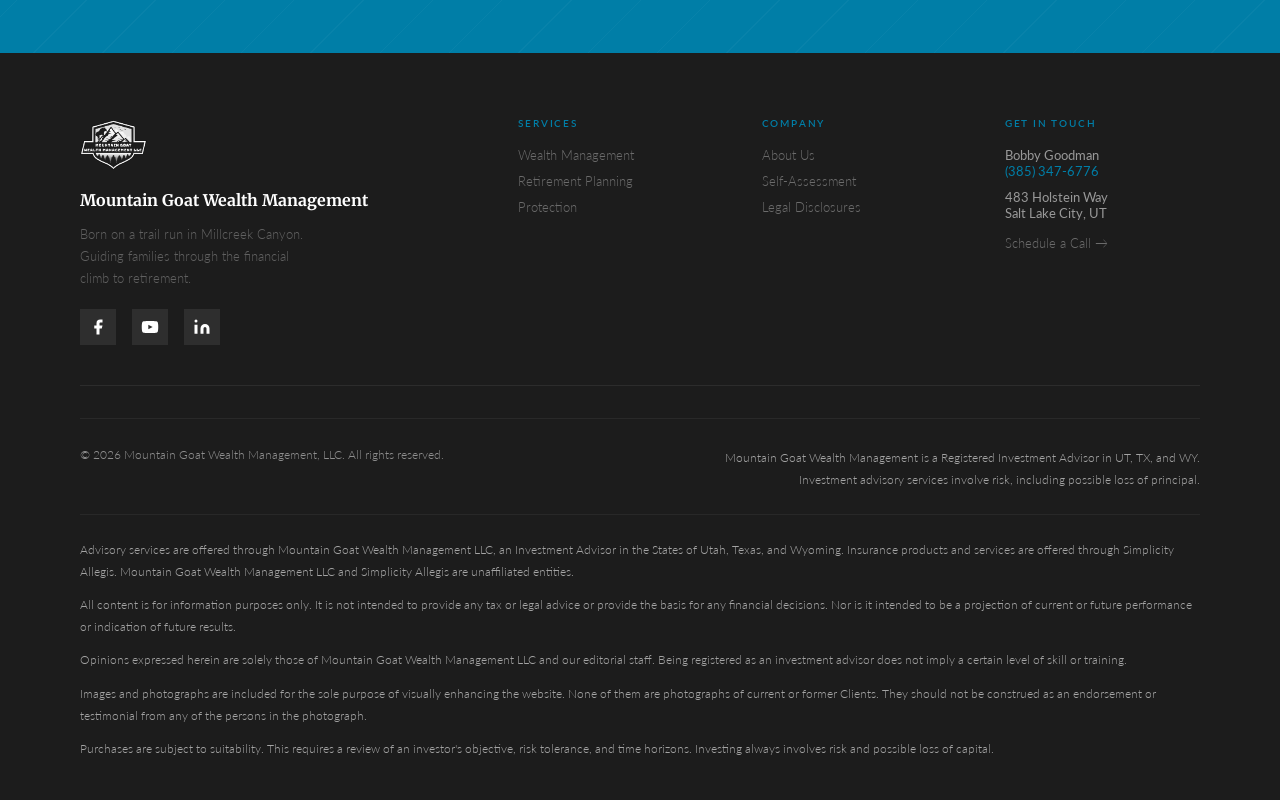
==== commit d70ca0d7: "SEO: noindex legal page, remove from sitemap, remove Contact from footer Co-Authored-By: Claude Sonn" ====
--- a/about.html
+++ b/about.html
@@ -3,7 +3,14 @@
 <head>
 <meta charset="UTF-8">
 <meta name="viewport" content="width=device-width, initial-scale=1.0">
-<title>Our Team | Mountain Goat Wealth Management</title>
+<title>About Us — Mountain Goat Wealth Management</title>
+  <meta name="description" content="Meet Bobby Goodman and the Mountain Goat Wealth Management team. 20+ years of combined experience, built on fiduciary principles and a Goldman Sachs foundation.">
+  <meta property="og:title" content="About Us — Mountain Goat Wealth Management">
+  <meta property="og:description" content="Meet Bobby Goodman and the Mountain Goat Wealth Management team. 20+ years of combined experience, built on fiduciary principles and a Goldman Sachs foundation.">
+  <meta property="og:url" content="https://mountaingoatwealth.com/about">
+  <meta property="og:type" content="website">
+  <meta property="og:image" content="https://mountaingoatwealth.com/assets/images/og-image.png">
+  <link rel="canonical" href="https://mountaingoatwealth.com/about">
 <link rel="preconnect" href="https://fonts.googleapis.com">
 <link href="https://fonts.googleapis.com/css2?family=Merriweather:wght@700&family=Lato:wght@300;400;600&display=swap" rel="stylesheet">
 <style>
@@ -365,6 +372,40 @@
     .btn-white { padding: 16px 32px; font-size: 13px; }
   }
 </style>
+<!-- Google Analytics -->
+<script async src="https://www.googletagmanager.com/gtag/js?id=G-ZBS25MC1MY"></script>
+<script>
+  window.dataLayer = window.dataLayer || [];
+  function gtag(){dataLayer.push(arguments);}
+  gtag('js', new Date());
+  gtag('config', 'G-ZBS25MC1MY');
+</script>
+
+<!-- Google Ads -->
+<script async src="https://www.googletagmanager.com/gtag/js?id=AW-17654251323"></script>
+<script>
+  window.dataLayer = window.dataLayer || [];
+  function gtag(){dataLayer.push(arguments);}
+  gtag('js', new Date());
+  gtag('config', 'AW-17654251323');
+</script>
+
+<!-- Meta Pixel -->
+<script>
+!function(f,b,e,v,n,t,s)
+{if(f.fbq)return;n=f.fbq=function(){n.callMethod?
+n.callMethod.apply(n,arguments):n.queue.push(arguments)};
+if(!f._fbq)f._fbq=n;n.push=n;n.loaded=!0;n.version='2.0';
+n.queue=[];t=b.createElement(e);t.async=!0;
+t.src=v;s=b.getElementsByTagName(e)[0];
+s.parentNode.insertBefore(t,s)}(window, document,'script',
+'https://connect.facebook.net/en_US/fbevents.js');
+fbq('init', '1634340074520455');
+fbq('track', 'PageView');
+</script>
+<noscript><img height="1" width="1" style="display:none"
+src="https://www.facebook.com/tr?id=1634340074520455&ev=PageView&noscript=1"/></noscript>
+<!-- End Meta Pixel -->
 </head>
 <body>
 
@@ -383,7 +424,7 @@
   <ul class="nav-links" id="navlinks">
     <li><a href="index.html#story">Our Story</a></li>
     <li><a href="index.html#trail-advice">Trail Advice</a></li>
-    <li><a href="index.html#how-it-works">Services</a></li>
+    <li><a href="index.html#services">Services</a></li>
     <li><a href="index.html#testimonials">Reviews</a></li>
     <li><a href="index.html#faq">FAQ</a></li>
     <li><a href="index.html#cta" class="nav-book"><span class="pulse-dot"></span>Book a Call</a></li>
@@ -478,7 +519,7 @@
 <section id="about-cta">
   <h2 class="reveal">Ready to Work With a Team That Works for You?</h2>
   <p class="about-cta-lead reveal d1">Your complimentary consultation is a 30-minute conversation with no obligation. We'll tell you exactly where you stand and what a plan designed for your situation could look like.</p>
-  <a href="#" class="btn-white reveal d2">Book Your 30-Minute Discovery Call →</a>
+  <a href="https://calendar.google.com/appointments/schedules/AcZssZ2Itumu0vPe5NK-IMBgrQzZ22fO5GTi4Pp586J3Oe1Z0fZnhYVGNEHZu7pe5gnml8M1oyR7J0aP" target="_blank" rel="noopener noreferrer" class="btn-white reveal d2">Book Your 30-Minute Discovery Call →</a>
   <p class="cta-sub reveal d3">No commitment. No sales pressure. A fiduciary conversation about your future.</p>
 </section>
 
@@ -490,13 +531,13 @@
       <div class="footer-brand-name">Mountain Goat Wealth Management</div>
       <p class="footer-tagline">Born on a trail run in Millcreek Canyon. Guiding families through the financial climb to retirement.</p>
       <div style="display:flex;gap:16px;margin-top:20px;">
-        <a href="#" target="_blank" rel="noopener" style="width:36px;height:36px;background:rgba(255,255,255,0.08);display:flex;align-items:center;justify-content:center;transition:background 0.2s;" onmouseover="this.style.background='rgba(255,255,255,0.18)'" onmouseout="this.style.background='rgba(255,255,255,0.08)'" aria-label="Facebook">
+        <a href="https://www.facebook.com/MountainGoatWealthManagement" target="_blank" rel="noopener" style="width:36px;height:36px;background:rgba(255,255,255,0.08);display:flex;align-items:center;justify-content:center;transition:background 0.2s;" onmouseover="this.style.background='rgba(255,255,255,0.18)'" onmouseout="this.style.background='rgba(255,255,255,0.08)'" aria-label="Facebook">
           <svg viewBox="0 0 24 24" width="18" height="18" fill="white"><path d="M18 2h-3a5 5 0 00-5 5v3H7v4h3v8h4v-8h3l1-4h-4V7a1 1 0 011-1h3z"/></svg>
         </a>
-        <a href="https://www.youtube.com/@mountaingoatwealth" target="_blank" rel="noopener" style="width:36px;height:36px;background:rgba(255,255,255,0.08);display:flex;align-items:center;justify-content:center;transition:background 0.2s;" onmouseover="this.style.background='rgba(255,255,255,0.18)'" onmouseout="this.style.background='rgba(255,255,255,0.08)'" aria-label="YouTube">
+        <a href="https://www.youtube.com/@MountainGoatWM" target="_blank" rel="noopener" style="width:36px;height:36px;background:rgba(255,255,255,0.08);display:flex;align-items:center;justify-content:center;transition:background 0.2s;" onmouseover="this.style.background='rgba(255,255,255,0.18)'" onmouseout="this.style.background='rgba(255,255,255,0.08)'" aria-label="YouTube">
           <svg viewBox="0 0 24 24" width="18" height="18" fill="white"><path d="M22.54 6.42a2.78 2.78 0 00-1.95-1.96C18.88 4 12 4 12 4s-6.88 0-8.59.46a2.78 2.78 0 00-1.95 1.96A29 29 0 001 12a29 29 0 00.46 5.58a2.78 2.78 0 001.95 1.96C5.12 20 12 20 12 20s6.88 0 8.59-.46a2.78 2.78 0 001.95-1.96A29 29 0 0023 12a29 29 0 00-.46-5.58zM9.75 15.02V8.98L15.5 12l-5.75 3.02z"/></svg>
         </a>
-        <a href="#" target="_blank" rel="noopener" style="width:36px;height:36px;background:rgba(255,255,255,0.08);display:flex;align-items:center;justify-content:center;transition:background 0.2s;" onmouseover="this.style.background='rgba(255,255,255,0.18)'" onmouseout="this.style.background='rgba(255,255,255,0.08)'" aria-label="LinkedIn">
+        <a href="https://www.linkedin.com/company/mountain-goat-wealth/" target="_blank" rel="noopener" style="width:36px;height:36px;background:rgba(255,255,255,0.08);display:flex;align-items:center;justify-content:center;transition:background 0.2s;" onmouseover="this.style.background='rgba(255,255,255,0.18)'" onmouseout="this.style.background='rgba(255,255,255,0.08)'" aria-label="LinkedIn">
           <svg viewBox="0 0 24 24" width="18" height="18" fill="white"><path d="M16 8a6 6 0 016 6v7h-4v-7a2 2 0 00-2-2 2 2 0 00-2 2v7h-4v-7a6 6 0 016-6zM2 9h4v12H2z"/><circle cx="4" cy="4" r="2"/></svg>
         </a>
       </div>
@@ -512,7 +553,6 @@
       <a href="about.html">About Us</a>
       <a href="index.html#leadmagnet">Self-Assessment</a>
       <a href="legal.html">Legal Disclosures</a>
-      <a href="index.html#cta">Contact</a>
     </div>
     <div class="footer-col">
       <h5>Get In Touch</h5>
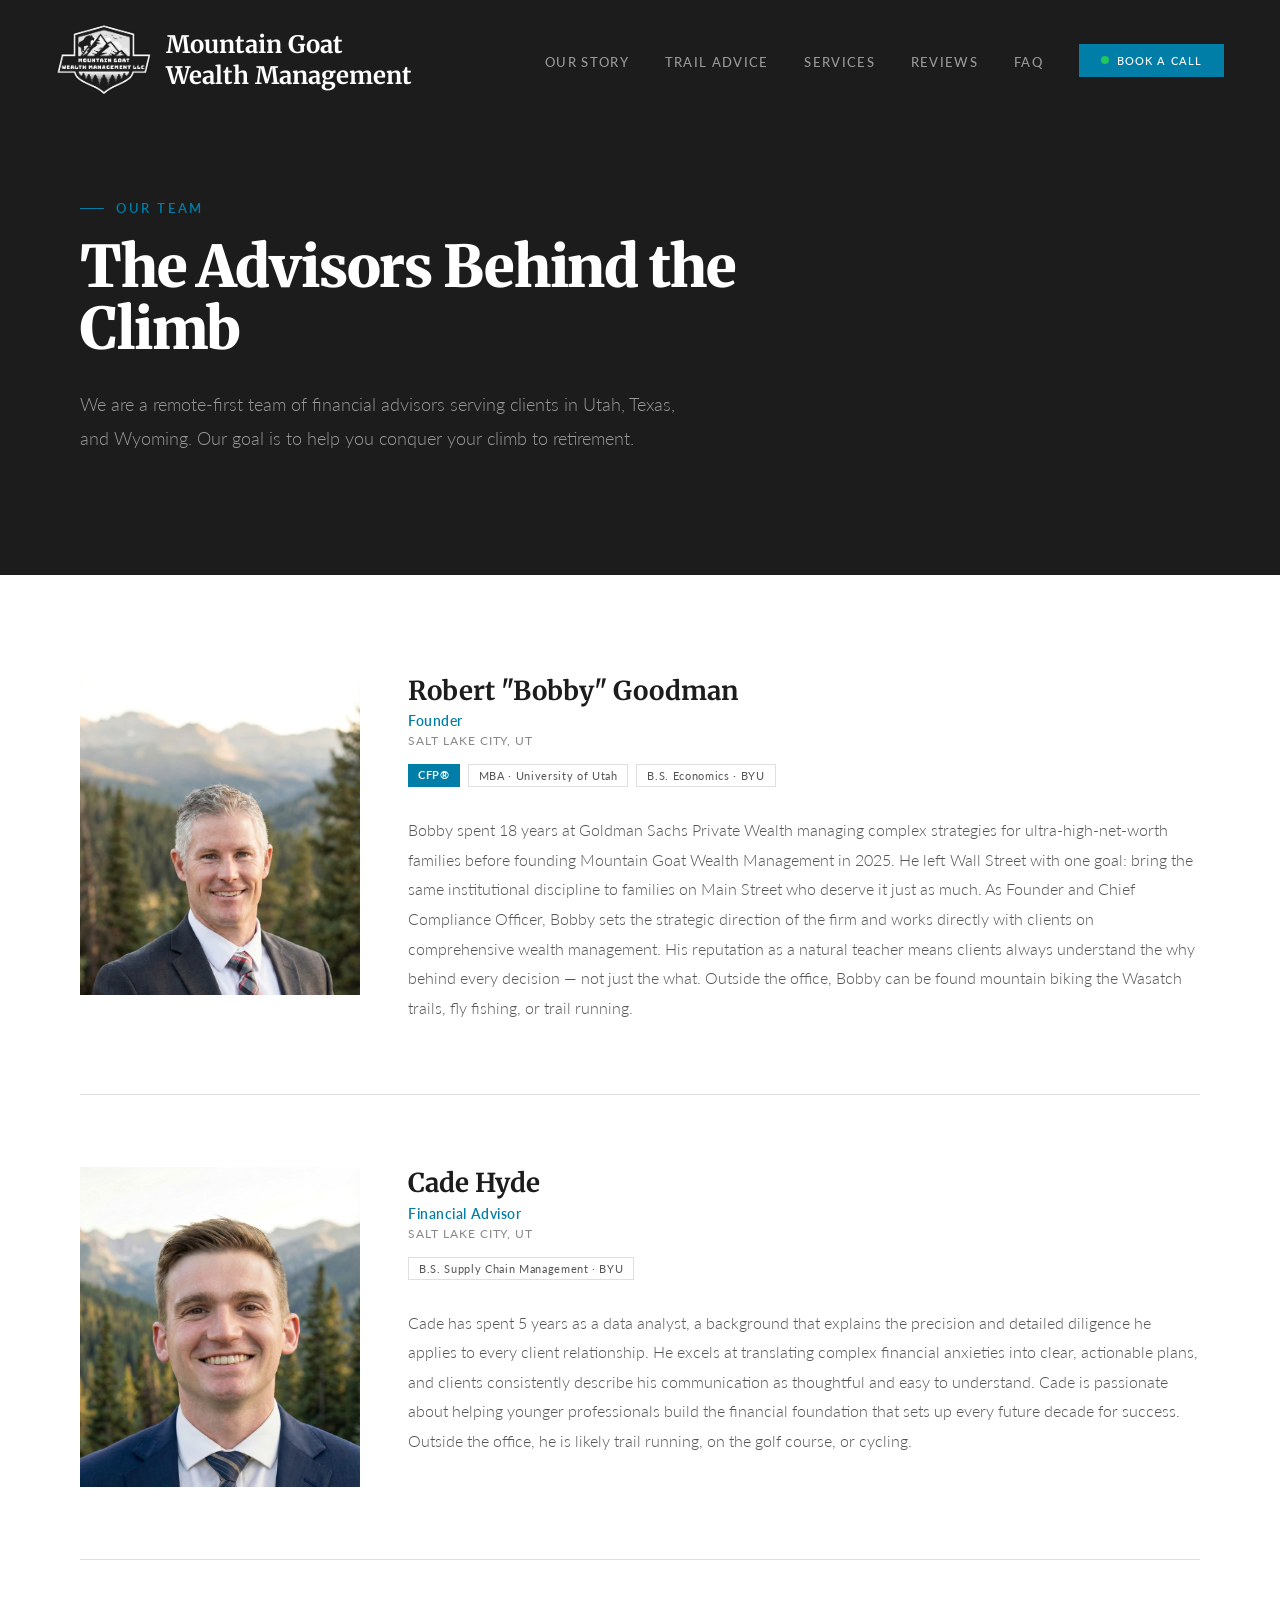
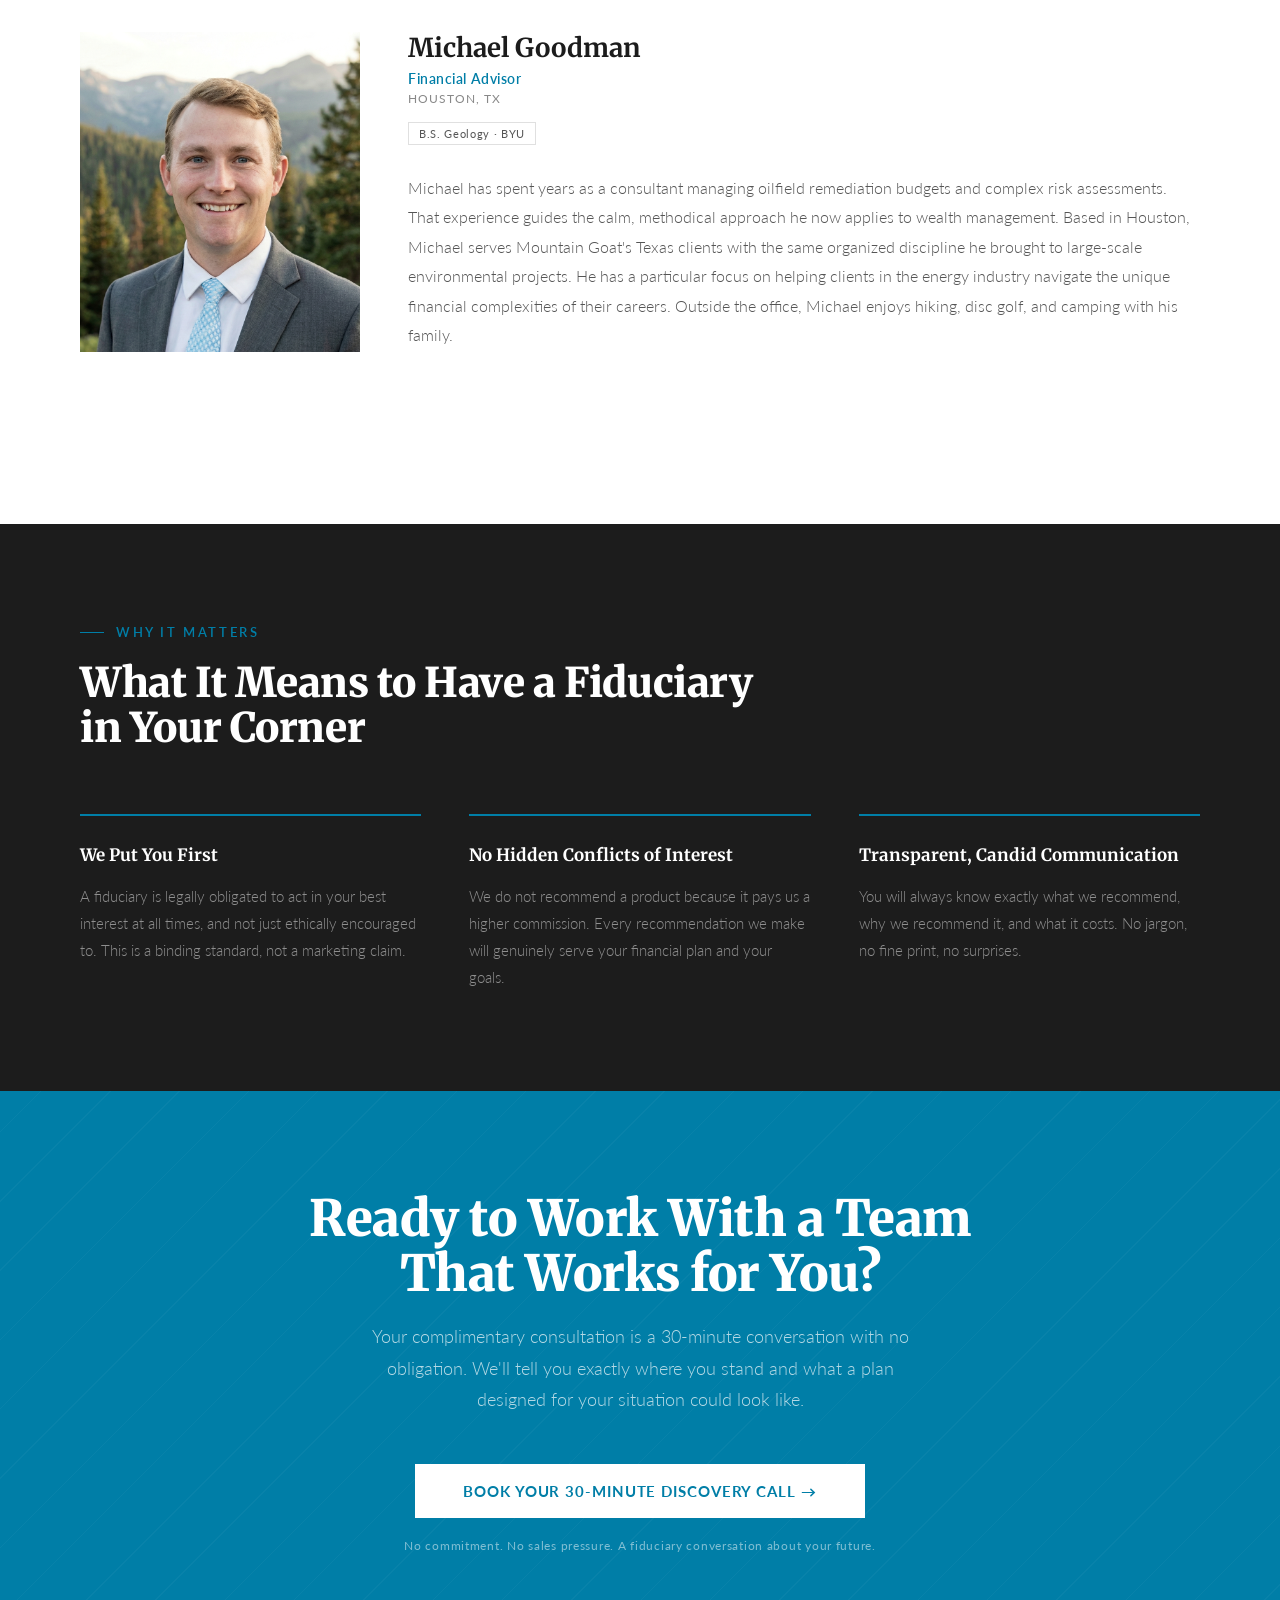
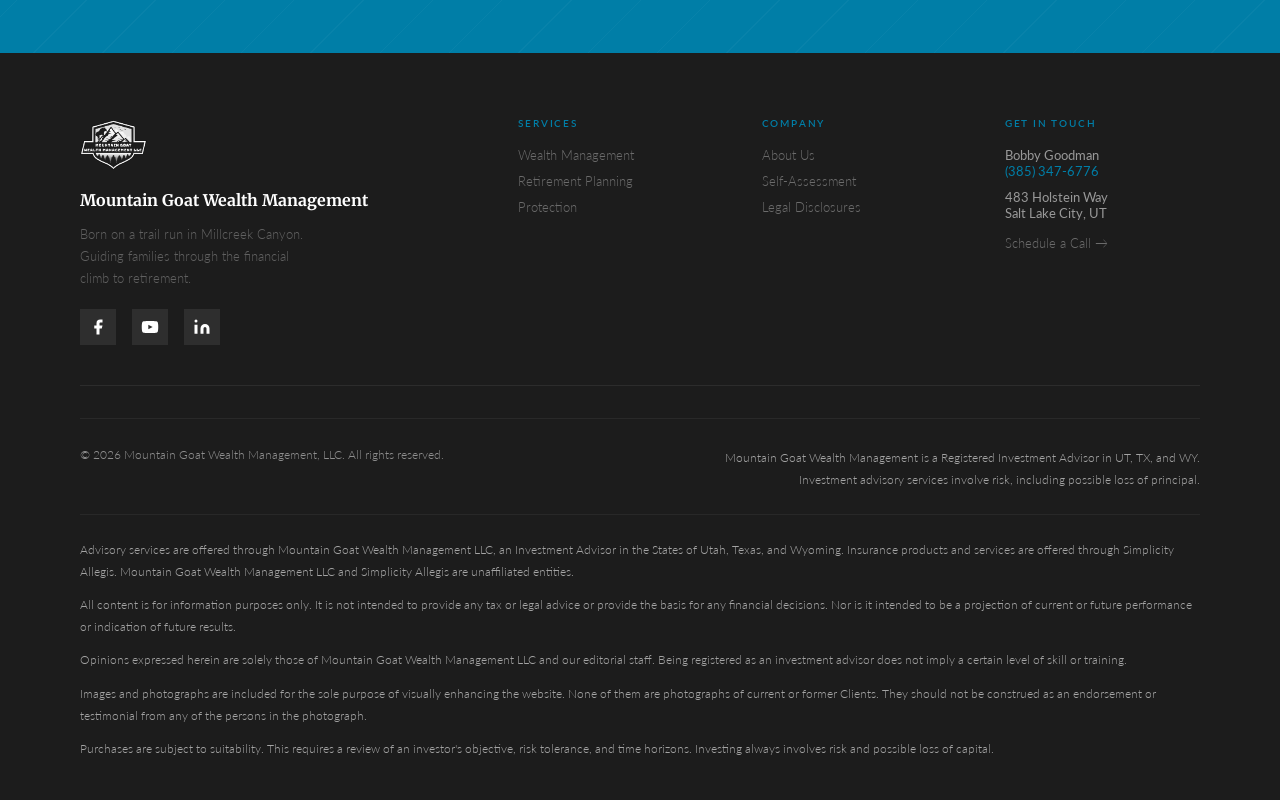
==== commit 0845ff0d: "updated CTA nav & footer links on all pages" ====
--- a/about.html
+++ b/about.html
@@ -427,7 +427,7 @@
     <li><a href="index.html#services">Services</a></li>
     <li><a href="index.html#testimonials">Reviews</a></li>
     <li><a href="index.html#faq">FAQ</a></li>
-    <li><a href="index.html#cta" class="nav-book"><span class="pulse-dot"></span>Book a Call</a></li>
+    <li><a href="https://calendar.google.com/appointments/schedules/AcZssZ2Itumu0vPe5NK-IMBgrQzZ22fO5GTi4Pp586J3Oe1Z0fZnhYVGNEHZu7pe5gnml8M1oyR7J0aP" class="nav-book" target="_blank" rel="noopener noreferrer"><span class="pulse-dot"></span>Book a Call</a></li>
   </ul>
 </nav>
 
@@ -562,7 +562,7 @@
         <span style="font-family:'Lato',sans-serif;font-weight:400;color:rgba(255,255,255,0.55);font-size:13px;display:block;">483 Holstein Way</span>
         <span style="font-family:'Lato',sans-serif;font-weight:400;color:rgba(255,255,255,0.55);font-size:13px;display:block;">Salt Lake City, UT</span>
       </div>
-      <a href="index.html#cta">Schedule a Call →</a>
+      <a href="https://calendar.google.com/appointments/schedules/AcZssZ2Itumu0vPe5NK-IMBgrQzZ22fO5GTi4Pp586J3Oe1Z0fZnhYVGNEHZu7pe5gnml8M1oyR7J0aP" target="_blank" rel="noopener noreferrer">Schedule a Call →</a>
     </div>
   </div>
   <div class="footer-bottom">
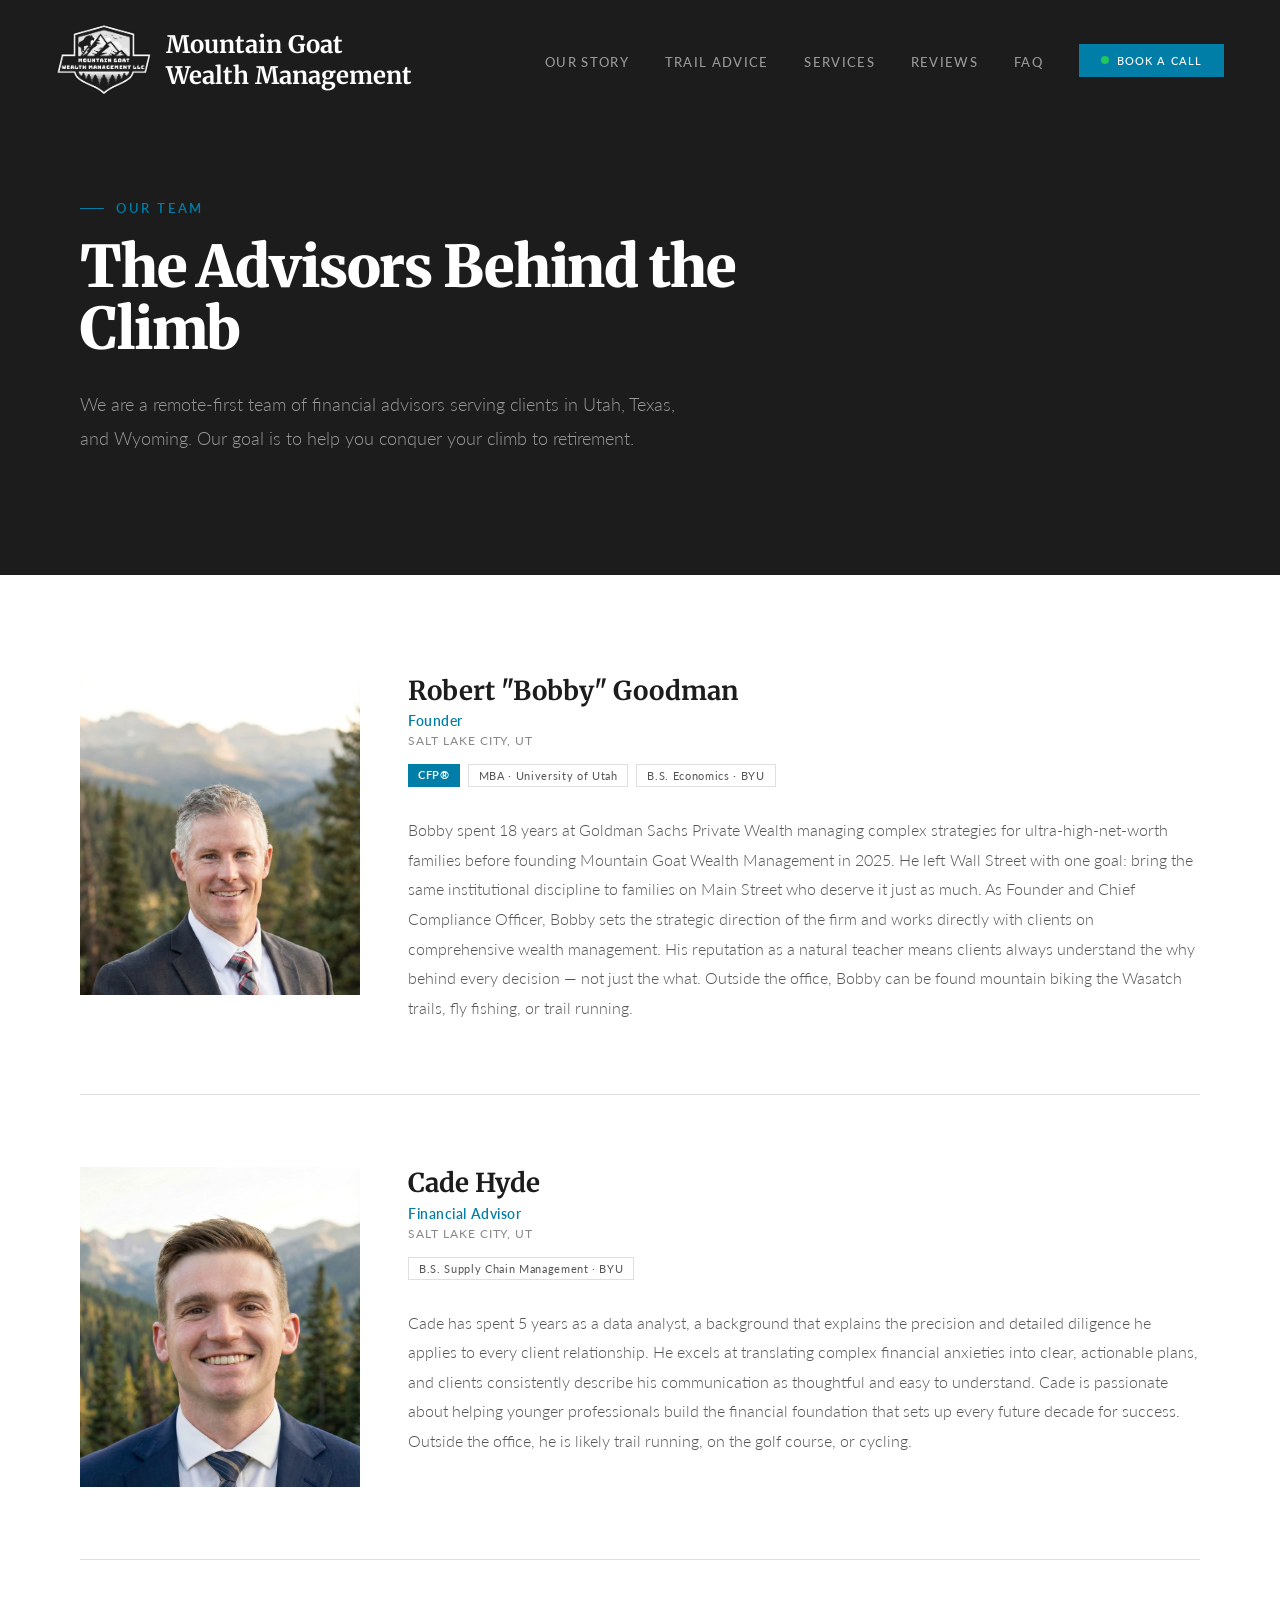
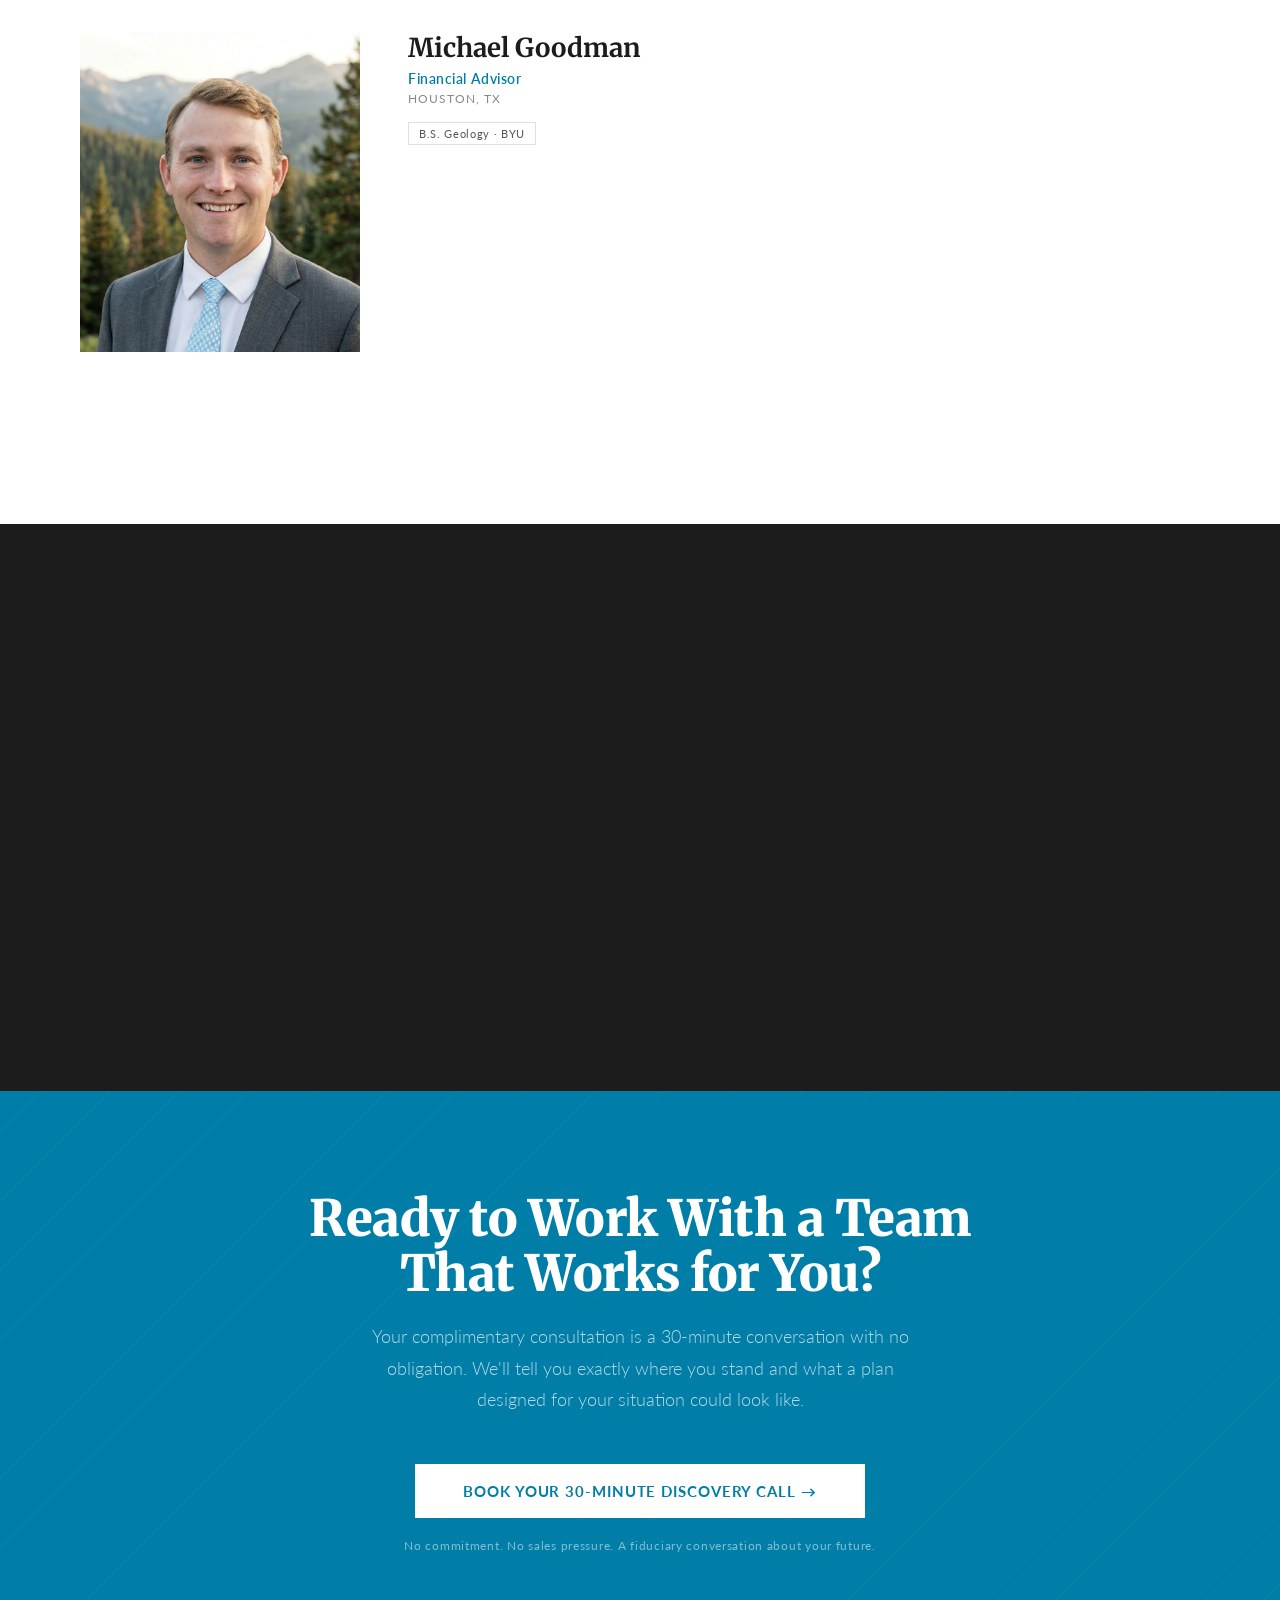
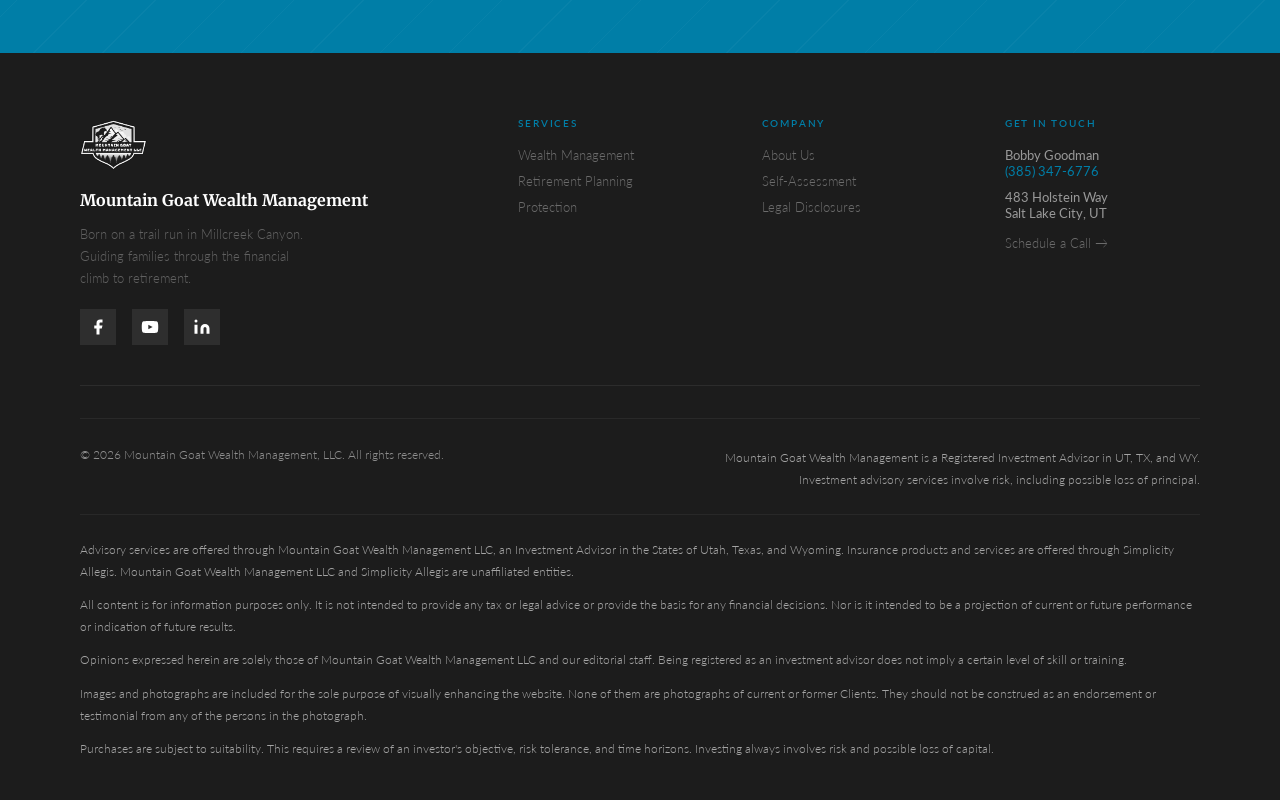
==== commit 611b4377: "minor tweaks" ====
--- a/about.html
+++ b/about.html
@@ -531,13 +531,13 @@
       <div class="footer-brand-name">Mountain Goat Wealth Management</div>
       <p class="footer-tagline">Born on a trail run in Millcreek Canyon. Guiding families through the financial climb to retirement.</p>
       <div style="display:flex;gap:16px;margin-top:20px;">
-        <a href="https://www.facebook.com/MountainGoatWealthManagement" target="_blank" rel="noopener" style="width:36px;height:36px;background:rgba(255,255,255,0.08);display:flex;align-items:center;justify-content:center;transition:background 0.2s;" onmouseover="this.style.background='rgba(255,255,255,0.18)'" onmouseout="this.style.background='rgba(255,255,255,0.08)'" aria-label="Facebook">
+        <a href="https://www.facebook.com/MountainGoatWealthManagement" target="_blank" rel="noopener noreferrer" style="width:36px;height:36px;background:rgba(255,255,255,0.08);display:flex;align-items:center;justify-content:center;transition:background 0.2s;" onmouseover="this.style.background='rgba(255,255,255,0.18)'" onmouseout="this.style.background='rgba(255,255,255,0.08)'" aria-label="Facebook">
           <svg viewBox="0 0 24 24" width="18" height="18" fill="white"><path d="M18 2h-3a5 5 0 00-5 5v3H7v4h3v8h4v-8h3l1-4h-4V7a1 1 0 011-1h3z"/></svg>
         </a>
-        <a href="https://www.youtube.com/@MountainGoatWM" target="_blank" rel="noopener" style="width:36px;height:36px;background:rgba(255,255,255,0.08);display:flex;align-items:center;justify-content:center;transition:background 0.2s;" onmouseover="this.style.background='rgba(255,255,255,0.18)'" onmouseout="this.style.background='rgba(255,255,255,0.08)'" aria-label="YouTube">
+        <a href="https://www.youtube.com/@MountainGoatWM" target="_blank" rel="noopener noreferrer" style="width:36px;height:36px;background:rgba(255,255,255,0.08);display:flex;align-items:center;justify-content:center;transition:background 0.2s;" onmouseover="this.style.background='rgba(255,255,255,0.18)'" onmouseout="this.style.background='rgba(255,255,255,0.08)'" aria-label="YouTube">
           <svg viewBox="0 0 24 24" width="18" height="18" fill="white"><path d="M22.54 6.42a2.78 2.78 0 00-1.95-1.96C18.88 4 12 4 12 4s-6.88 0-8.59.46a2.78 2.78 0 00-1.95 1.96A29 29 0 001 12a29 29 0 00.46 5.58a2.78 2.78 0 001.95 1.96C5.12 20 12 20 12 20s6.88 0 8.59-.46a2.78 2.78 0 001.95-1.96A29 29 0 0023 12a29 29 0 00-.46-5.58zM9.75 15.02V8.98L15.5 12l-5.75 3.02z"/></svg>
         </a>
-        <a href="https://www.linkedin.com/company/mountain-goat-wealth/" target="_blank" rel="noopener" style="width:36px;height:36px;background:rgba(255,255,255,0.08);display:flex;align-items:center;justify-content:center;transition:background 0.2s;" onmouseover="this.style.background='rgba(255,255,255,0.18)'" onmouseout="this.style.background='rgba(255,255,255,0.08)'" aria-label="LinkedIn">
+        <a href="https://www.linkedin.com/company/mountain-goat-wealth/" target="_blank" rel="noopener noreferrer" style="width:36px;height:36px;background:rgba(255,255,255,0.08);display:flex;align-items:center;justify-content:center;transition:background 0.2s;" onmouseover="this.style.background='rgba(255,255,255,0.18)'" onmouseout="this.style.background='rgba(255,255,255,0.08)'" aria-label="LinkedIn">
           <svg viewBox="0 0 24 24" width="18" height="18" fill="white"><path d="M16 8a6 6 0 016 6v7h-4v-7a2 2 0 00-2-2 2 2 0 00-2 2v7h-4v-7a6 6 0 016-6zM2 9h4v12H2z"/><circle cx="4" cy="4" r="2"/></svg>
         </a>
       </div>
